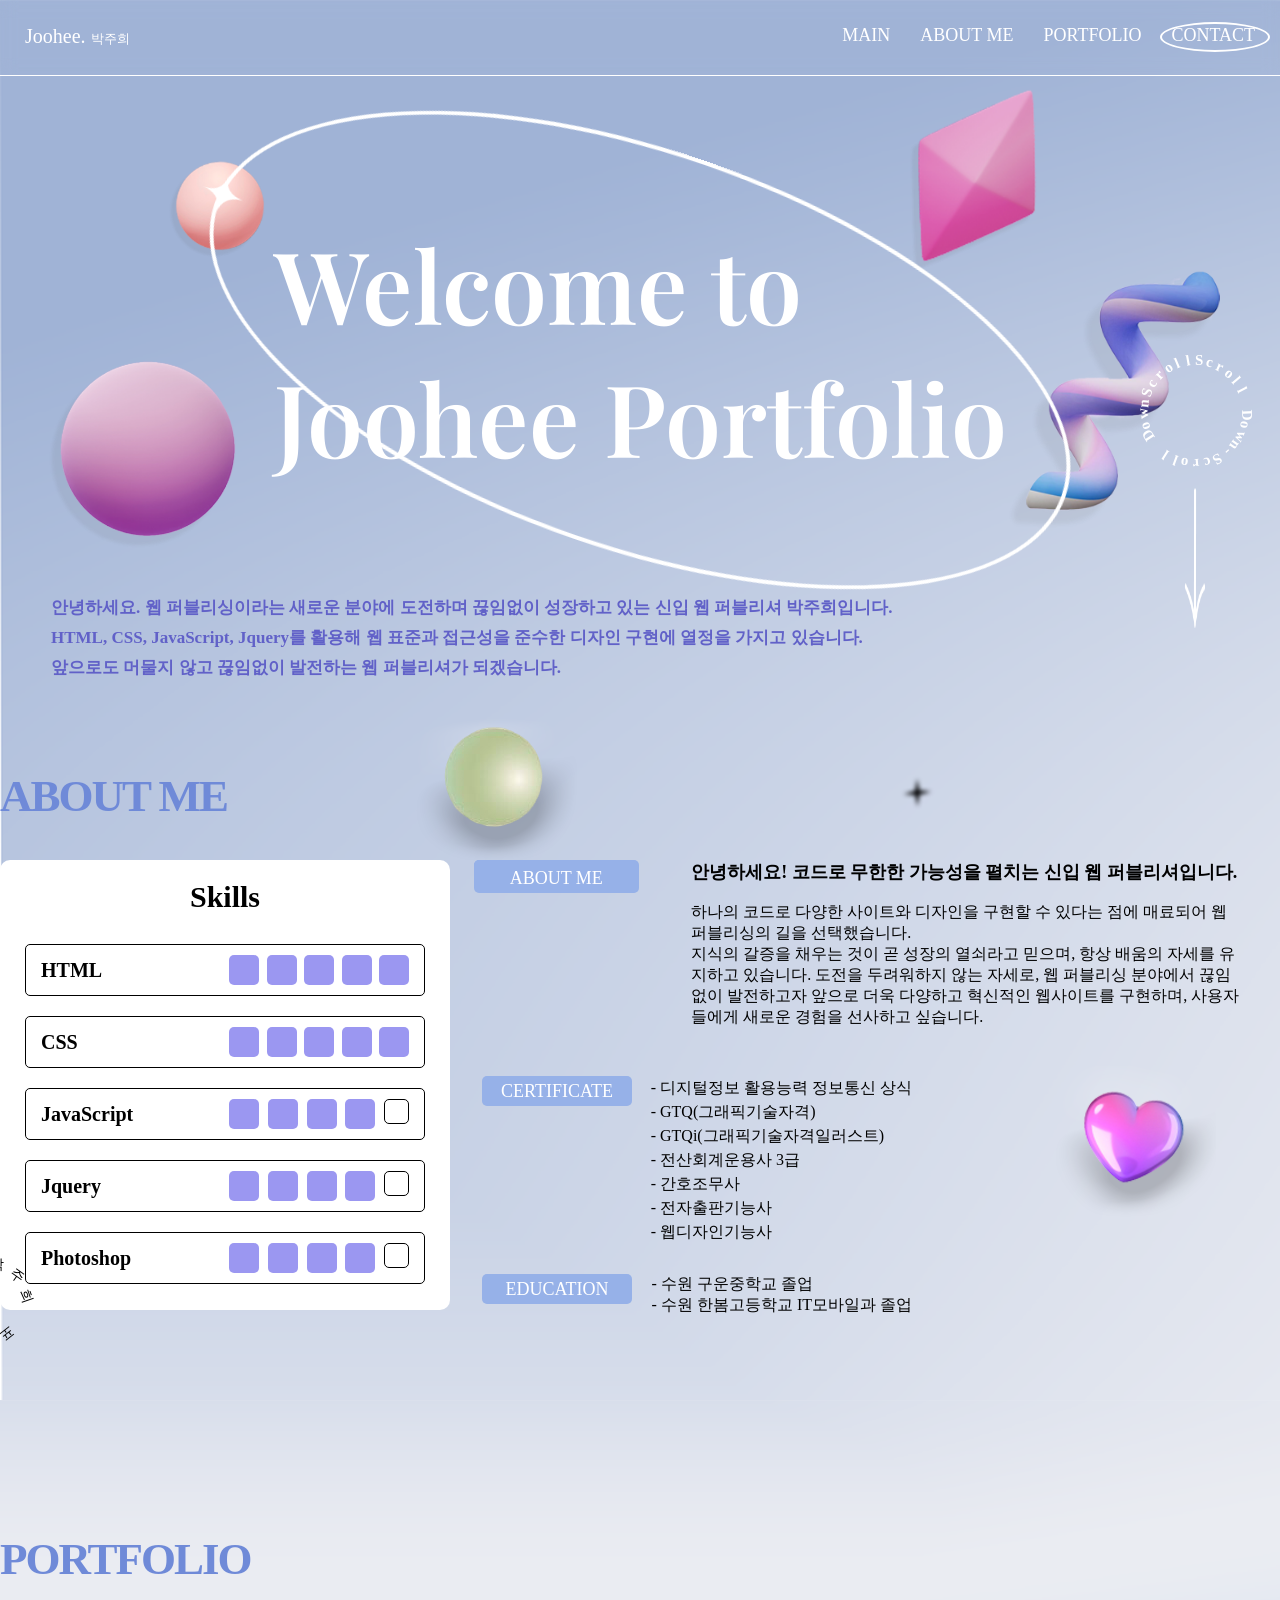
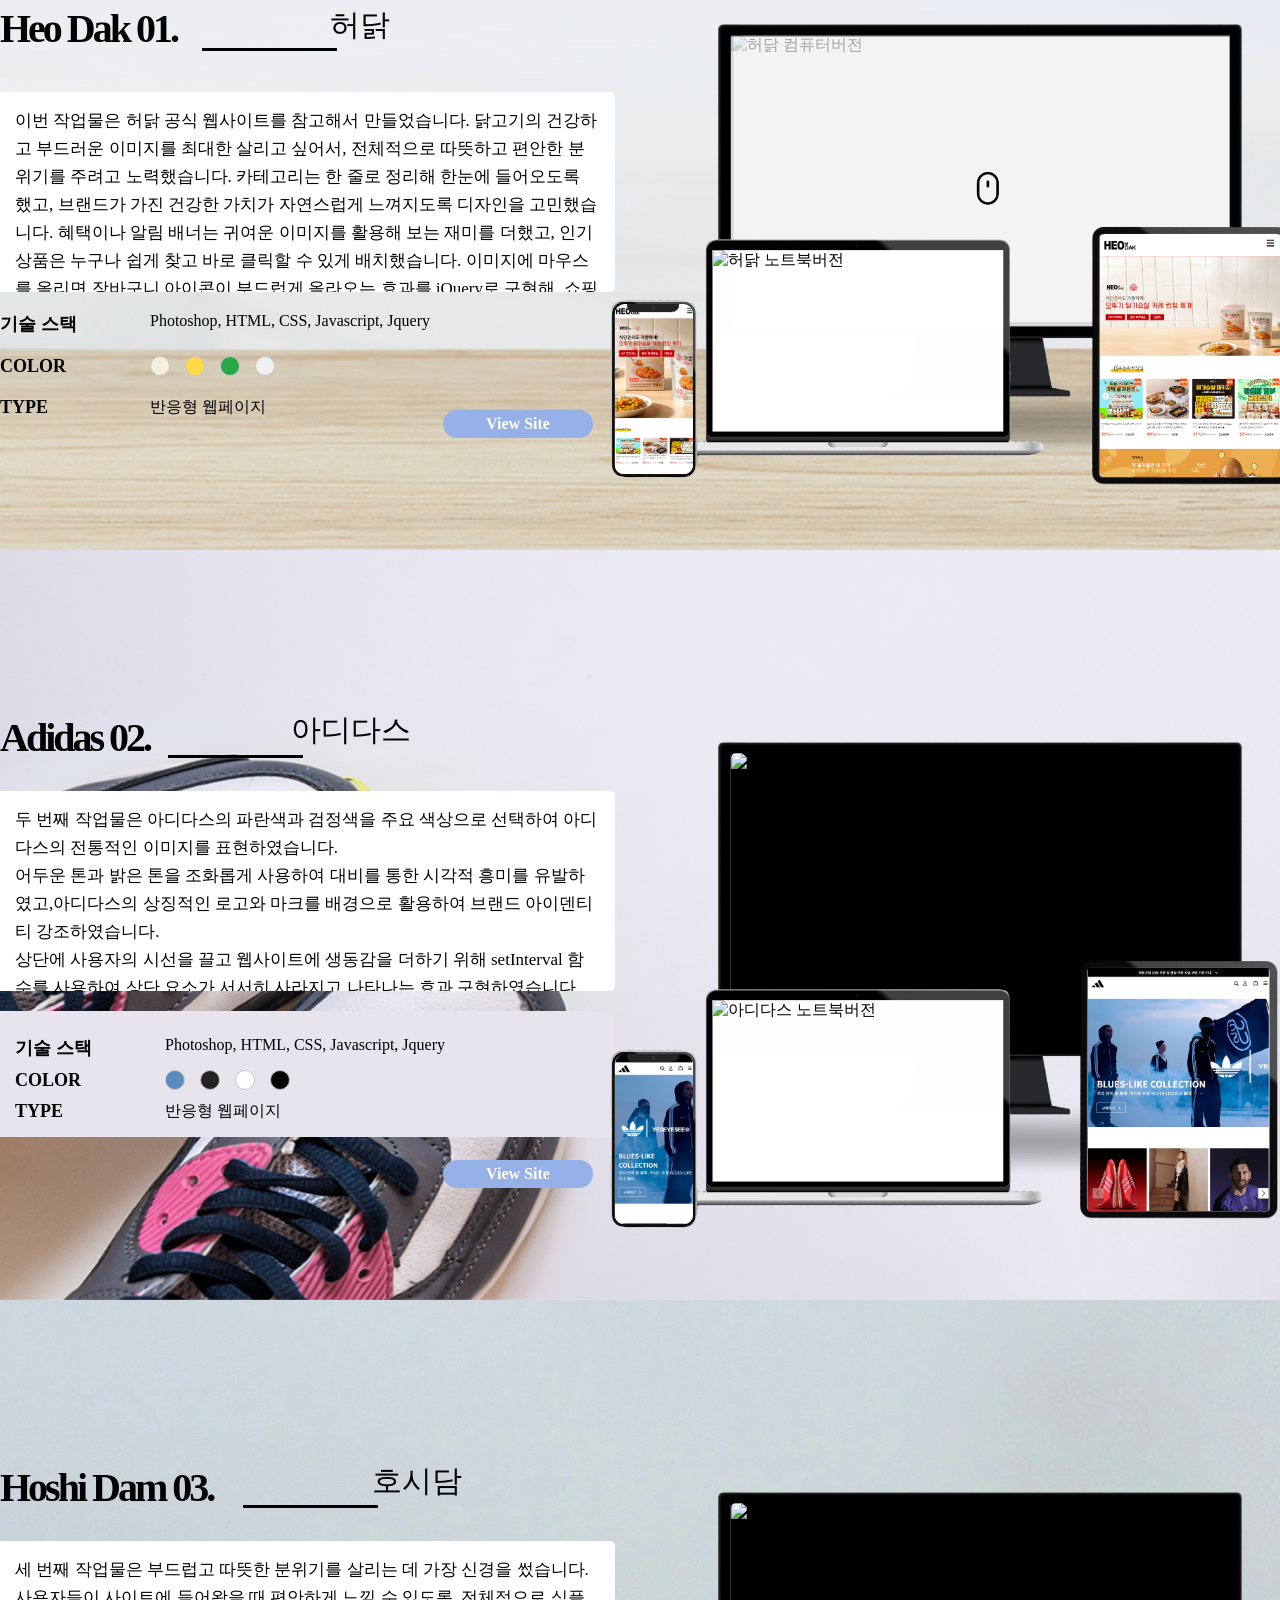
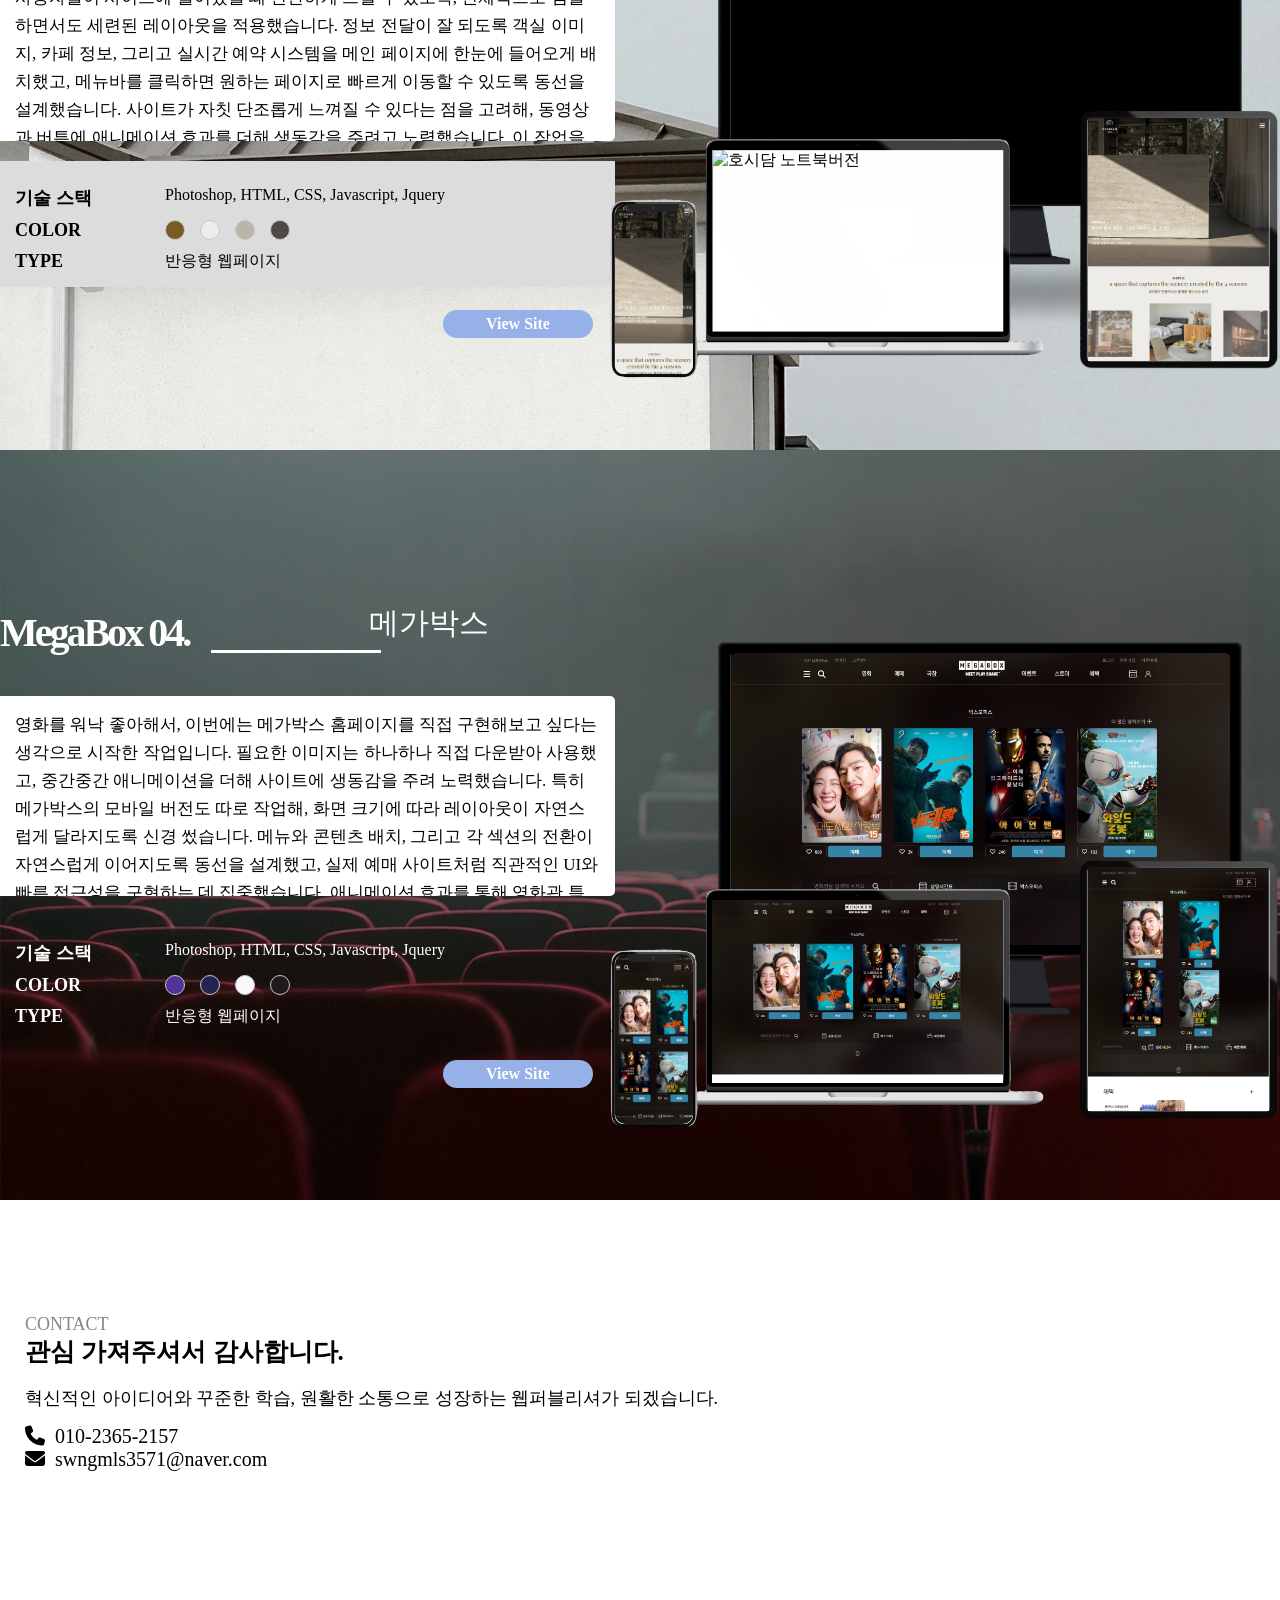
==== poplhome.html @ 0550146e "웹퍼블리싱 포트폴리오 업로드" ====
<!DOCTYPE html>
<html lang="ko">
<head>
    <meta charset="UTF-8">
    <meta name="viewport" content="width=device-width, initial-scale=1.0">
    <link rel="stylesheet" href="https://cdn.jsdelivr.net/npm/fullpage.js/dist/fullpage.min.css">
    <!-- 폰트어썸 -->
    <link rel="stylesheet" href="https://cdnjs.cloudflare.com/ajax/libs/font-awesome/6.6.0/css/all.min.css" integrity="sha512-Kc323vGBEqzTmouAECnVceyQqyqdsSiqLQISBL29aUW4U/M7pSPA/gEUZQqv1cwx4OnYxTxve5UMg5GT6L4JJg==" crossorigin="anonymous" referrerpolicy="no-referrer" />

    <!-- 구글폰트 -->
    <link rel="preconnect" href="https://fonts.googleapis.com">
    <link rel="preconnect" href="https://fonts.gstatic.com" crossorigin>
    <link href="https://fonts.googleapis.com/css2?family=Playfair+Display:ital,wght@0,400..900;1,400..900&display=swap" rel="stylesheet">

    <link rel="preconnect" href="https://fonts.googleapis.com">
    <link rel="preconnect" href="https://fonts.gstatic.com" crossorigin>
    <link href="https://fonts.googleapis.com/css2?family=Gothic+A1:wght@100;200;300;400;500;600;700;800;900&display=swap" rel="stylesheet">

    <link rel="preconnect" href="https://fonts.googleapis.com">
    <link rel="preconnect" href="https://fonts.gstatic.com" crossorigin>
    <link href="https://fonts.googleapis.com/css2?family=Nanum+Gothic:wght@400;700;800&display=swap" rel="stylesheet">

    <link rel="preconnect" href="https://fonts.googleapis.com">
    <link rel="preconnect" href="https://fonts.gstatic.com" crossorigin>
    <link href="https://fonts.googleapis.com/css2?family=Montserrat:ital,wght@0,100..900;1,100..900&display=swap" rel="stylesheet">

    <link rel="preconnect" href="https://fonts.googleapis.com">
    <link rel="preconnect" href="https://fonts.gstatic.com" crossorigin>
    <link href="https://fonts.googleapis.com/css2?family=IBM+Plex+Sans+KR&family=Roboto+Condensed:ital,wght@0,100..900;1,100..900&display=swap" rel="stylesheet">

    <link rel="preconnect" href="https://fonts.googleapis.com">
    <link rel="preconnect" href="https://fonts.gstatic.com" crossorigin>
    <link href="https://fonts.googleapis.com/css2?family=Gothic+A1&family=IBM+Plex+Sans+KR&family=Roboto+Condensed:ital,wght@0,100..900;1,100..900&display=swap" rel="stylesheet">
    
    <link href="https://unpkg.com/aos@2.3.1/dist/aos.css" rel="stylesheet">
    <link rel="stylesheet" href="./css/home.css">
    <title>자기소개홈페이지</title>
</head>
<body>
    <script src="https://unpkg.com/aos@2.3.1/dist/aos.js"></script>
    <script src="https://cdn.jsdelivr.net/npm/fullpage.js/dist/fullpage.min.js"></script>
    <script src="./js/jquery-3.7.1.min.js"></script>





    <div id="wrap">
        <nav>
            <div class="top_bg">
                <div class="top">
                    <p>Joohee. <span>박주희</span></p>
                    <div class="ulli">
                        <ul class="ulmom">
                            <li><a href="#MAIN" class="li1">MAIN</a></li>
                            <li><a href="#ABOUT" class="li2">ABOUT ME</a></li>
                            <li><a href="#PORTFOLIO" class="li3">PORTFOLIO</a></li>
                        </ul>
                        <a href="mailto:swngmls3571@naver.com">CONTACT</a>
                        <div class="ago"></div>
                    </div>
                </div>
            </div>
        </nav>
        <div id="content">
            <section id="MAIN">
                <div class="se1">
                    <div class="topimg">
                        <img src="./img/12-topimg4.png" alt="메인 이미지" class="img12-4">
                        <img src="./img/12-topimg3.png" alt="메인 이미지" class="img12-3">
                        <img src="./img/12-topimg2.png" alt="메인이미지" class="img12-2">
                        <img src="./img/12-topimg.png" alt="메인 이미지" class="img12-1">
                    </div>
                    <div class="font">
                        <h1 data-aos="fade-up" data-aos-duration="2000">
                            Welcome to <br> Joohee Portfolio
                        </h1>
                        <div class="sparkler-container">
                            <svg width="900" height="400" viewBox="0 0 900 400">
                                <path id="motionPath" d="M0,0 a450,200 0 1,0 900,0 a450,200 0 1,0 -900,0" fill="none" stroke="transparent"/>
                            </svg>
                            <img src="./img/무게.png" alt="" class="sparkler">
                        </div>
                    </div>
                    <div class="font2">
                        <p>
                            안녕하세요. 웹 퍼블리싱이라는 새로운 분야에 도전하며 끊임없이 성장하고 있는 신입 웹 퍼블리셔 박주희입니다. <br>  HTML, CSS, JavaScript, Jquery를 활용해 웹 표준과 접근성을 준수한 디자인 구현에 열정을 가지고 있습니다. <br>앞으로도 머물지 않고 끊임없이 발전하는 웹 퍼블리셔가 되겠습니다.
                        </p>
                    </div>
                    <div class="arrsc">
                        <div class="text">
                            <p id="rotated">Scroll Down-Scroll DownScroll</p>
                        </div>
                        <img src="./img/arrow.png" alt="화살표" class="arr">
                    </div>
                </div>
            </section>
            <section id="ABOUT">
                <div class="se2">
                    <h1>ABOUT ME</h1>
                    <div>
                        <div class="se2img">
                            <img src="./img/se2img-3.png" alt="원형" class="se2imgtop">
                            <img src="./img/se2img-4.png" alt="하트" class="se2imgtop2">
                            <img src="./img/star2.png" alt="별" class="se2imgtop3">
                            <img src="./img/star2.png" alt="별" class="se2imgtop4">
                        </div>
                        <div class="se2img-box1">
                            <div class="se2-font1">
                                <div class="h1box"><p>CERTIFICATE</p></div>
                                <ol>
                                    <li>
                                        디지털정보 활용능력 정보통신 상식
                                    </li>
                                    <li>
                                        GTQ(그래픽기술자격)
                                    </li>
                                    <li>
                                        GTQi(그래픽기술자격일러스트)
                                    </li>
                                    <li>
                                        전산회계운용사 3급
                                    </li>
                                    <li>
                                        간호조무사
                                    </li>
                                    <li>
                                        전자출판기능사
                                    </li>
                                    <li>
                                        웹디자인기능사
                                    </li>
                                </ol>
                            </div>
                            <div class="se2-font1-1">
                                <div class="h1box"><p>EDUCATION</p></div>
                                <ol>
                                    <li>
                                        수원 구운중학교 졸업
                                    </li>
                                    <li>
                                        수원 한봄고등학교 IT모바일과 졸업
                                    </li>
                                </ol>
                            </div>
                        </div>
                        <div class="se2img-box2">
                            <div class="se2-font2">
                                <div class="h1box"><p>ABOUT ME</p></div>
                                <p>
                                    <span>안녕하세요!
                                    코드로 무한한 가능성을 펼치는 신입 웹 퍼블리셔입니다.</span> <br>
                                    <br>
                                    하나의 코드로 다양한 사이트와 디자인을 구현할 수 있다는 점에 매료되어
                                    웹 퍼블리싱의 길을 선택했습니다. <br> 지식의 갈증을 채우는 것이 곧 성장의 열쇠라고 믿으며, 항상 배움의 
                                    자세를 유지하고 있습니다. 도전을 두려워하지 않는 자세로, 웹 퍼블리싱 분야에서 
                                    끊임없이 발전하고자 앞으로 더욱 다양하고 혁신적인 웹사이트를 구현하며, 사용자들에게 새로운 경험을 선사하고 싶습니다.
                                </p>
                            </div>
                        </div>
                        
                        <div class="skills">
                            <h1>Skills</h1>
                            <div class="html-skills">
                                <p>HTML</p>
                                <div class="ht-sk">
                                    <div></div>
                                    <div></div>
                                    <div></div>
                                    <div></div>
                                    <div></div>
                                </div>
                            </div>
                            <div class="html-skills">
                                <p>CSS</p>
                                <div class="ht-sk">
                                    <div></div>
                                    <div></div>
                                    <div></div>
                                    <div></div>
                                    <div></div>
                                </div>
                            </div>
                            <div class="html-skills">
                                <p>JavaScript</p>
                                <div class="ht-sk">
                                    <div></div>
                                    <div></div>
                                    <div></div>
                                    <div></div>
                                    <div class="skbox"></div>
                                </div>
                            </div>
                            <div class="html-skills">
                                <p>Jquery</p>
                                <div class="ht-sk">
                                    <div></div>
                                    <div></div>
                                    <div></div>
                                    <div></div>
                                    <div class="skbox"></div>
                                </div>
                            </div>
                            <div class="html-skills">
                                <p>Photoshop</p>
                                <div class="ht-sk">
                                    <div></div>
                                    <div></div>
                                    <div></div>
                                    <div></div>
                                    <div class="skbox"></div>
                                </div>
                            </div>
                        </div>
                    </div>
                    <div class="gmom-box">
                        <div class="gmom">
                            <div class="go2">
                                <p>박주희 포트폴리오</p>
                            </div>
                        </div>
                    </div>
                </div>
            </section>
            <section id="PORTFOLIO">
                <div class="popl1_bg">
                    <div class="poplbg">
                        <div class="view_font">
                        
                            <h1>PORTFOLIO</h1>
                            <div class="title">
                                <h1>Heo Dak 01.</h1><div class="boxline"></div><p>허닭</p>
                            </div>
                            <div class="fontbox2">
                                <p>
                                    이번 작업물은 허닭 공식 웹사이트를 참고해서 만들었습니다.
                                    닭고기의 건강하고 부드러운 이미지를 최대한 살리고 싶어서, 전체적으로 따뜻하고 편안한 분위기를 주려고 노력했습니다.
                                    카테고리는 한 줄로 정리해 한눈에 들어오도록 했고, 브랜드가 가진 건강한 가치가 자연스럽게 느껴지도록 디자인을 고민했습니다.
                                    혜택이나 알림 배너는 귀여운 이미지를 활용해 보는 재미를 더했고, 인기 상품은 누구나 쉽게 찾고 바로 클릭할 수 있게 배치했습니다.
                                    이미지에 마우스를 올리면 장바구니 아이콘이 부드럽게 올라오는 효과를 jQuery로 구현해, 쇼핑 과정이 조금 더 즐겁게 느껴지도록 신경 썼습니다.
                                    사이트가 느려지거나 오류가 생기지 않도록 여러 번 테스트하면서 안정성도 꼼꼼히 챙겼고,
                                    a 태그 클릭 시에는 호버 효과가 겹치지 않도록 세심하게 이벤트 처리를 했습니다.
                                    HTML5와 CSS3, 미디어쿼리를 활용해 어떤 기기에서든 잘 보이도록 반응형으로 만들었고,
                                    이 과정을 통해 실제 서비스 사이트를 벤치마킹하며 기획부터 퍼블리싱까지 직접 경험할 수 있었습니다.
                                </p>
                            </div>
                            <div class="fontbox3">
                                <div>
                                    <div class="frist1">기술 스택</div>
                                    <p>Photoshop, HTML, CSS, Javascript, Jquery</p>
                                </div>
                                <div>
                                    <div class="frist1">COLOR</div>
                                    <div class="font_go go1"></div>
                                    <div class="font_go go2"></div>
                                    <div class="font_go go3"></div>
                                    <div class="font_go go4"></div>
                                </div>
                                <div>
                                    <div class="frist1">TYPE</div>
                                    <p>반응형 웹페이지</p>
                                </div>
                            </div>
                            <a href="http://swngmls1227.dothome.co.kr/popl11/popl22.html" target="_blank">View Site</a>
                        </div> 
                        <div class="view">
                            <img src="./img/free-icon-mouse-8005565.png" alt="마우스" class="hoverbtn">
                            <div class="viewimg1">
                                <img src="./img/poplpnt-1.png" alt="컴퓨터 이미지" class="viewmom1">
                                <div>
                                    <img src="./img/viewimg1-1.png" alt="허닭 컴퓨터버전" class="view1_1">
                                </div>
                            </div>
                            <div class="viewimg2">
                                <img src="./img/poplpnt-2.png" alt="테블릿 이미지" class="viewmom2">
                                <div>
                                    <img src="./img/viewimg1-2.png" alt="허닭 테블릿 버전" class="view1_2">
                                </div>
                            </div>
                            <div class="viewimg3">
                                <img src="./img/poplpnt-3.png" alt="노트북과폰 이미지" class="viewmom3">
                                <div class="viewbox1">
                                    <img src="./img/viewimg1-1.png" alt="허닭 노트북버전" class="view1_3">
                                </div>
                                <div class="viewbox2">
                                    <img src="./img/punt-top.png" alt="" class="view_top">
                                    <img src="./img/viewimg1-3.png" alt="허닭 폰버전" class="view1_4">
                                </div>
                            </div>
                        </div> 
                    </div>
                </div>
                <div class="popl2_bg">
                    <div class="popl2">
                        <div class="view_font2">
                            <div class="title">
                                <h1>Adidas 02.</h1><div class="boxline"></div><p>아디다스</p>
                            </div>
                            <div class="fontbox2">
                                <p> 
                                    두 번째 작업물은 아디다스의 파란색과 검정색을 주요 색상으로 선택하여 아디다스의 전통적인 이미지를 표현하였습니다. <br> 어두운 톤과 밝은 톤을 조화롭게 사용하여 대비를 통한 시각적 흥미를 유발하였고,아디다스의 상징적인 로고와 마크를 배경으로 활용하여 브랜드 아이덴티티 강조하였습니다. <br>
                                    상단에 사용자의 시선을 끌고 웹사이트에 생동감을 더하기 위해 setInterval 함수를 사용하여 상단 요소가 서서히 사라지고 나타나는 효과 구현하였습니다.
                                    기존 아디다스 홈페이지의 불편사항을 개선하기 위해 'Top' 버튼 추가하였고,
                                    jQuery를 활용하여 스크롤에 따라 변화하는 배경색 구현하였습니다. <br>거기에 스크롤 할때 'Top'버튼을 밝은 배경에서는 어두운 색상으로, 어두운 배경에서는 밝은 색상으로 전환되어 가독성 향상시켰습니다.
                                </p>
                            </div>
                            <div class="fontbox3-22">
                                <div>
                                    <div class="frist1">기술 스택</div>
                                    <p>Photoshop, HTML, CSS, Javascript, Jquery</p>
                                </div>
                                <div>
                                    <div class="frist1">COLOR</div>
                                    <div class="font_go go1"></div>
                                    <div class="font_go go2"></div>
                                    <div class="font_go go3"></div>
                                    <div class="font_go go4"></div>
                                </div>
                                <div>
                                    <div class="frist1">TYPE</div>
                                    <p>반응형 웹페이지</p>
                                </div>
                            </div>
                            <a href="http://swngmls1227.dothome.co.kr/popl22/popl33.html" target="_blank">View Site</a>
                        </div> 
                        <div class="view2">
                            <div class="viewimg2-1">
                                <img src="./img/poplpnt-1.png" alt="컴퓨터 이미지" class="viewmom1">
                                <div class="viewforst">
                                    <img src="./img/popl22.png" alt="아디다스 컴퓨터버전" class="view2_1">
                                </div>
                            </div>
                            <div class="viewimg2-2">
                                <img src="./img/poplpnt-2.png" alt="테블릿 이미지" class="viewmom2">
                                <div>
                                    <img src="./img/popl22table.png" alt="아디다스 테블릿버전" class="view2_2">
                                </div>
                            </div>
                            <div class="viewimg2-3">
                                <img src="./img/poplpnt-3.png" alt="노트북과폰 이미지" class="viewmom3">
                                <div class="viewbox1">
                                    <img src="./img/popl22.png" alt="아디다스 노트북버전" class="view2_3">
                                </div>
                                <div class="viewbox2">
                                    <img src="./img/punt-top.png" alt="" class="view_top">
                                    <img src="./img/popl22mo.png" alt="" class="view2_4">
                                </div>
                            </div>
                        </div> 
                    </div>
                </div>
                <div class="popl3_bg">
                    <div class="popl3">
                        <div class="view_font3">
                            <div class="title">
                                <h1>Hoshi Dam 03.</h1><div class="boxline"></div><p>호시담</p>
                            </div>
                            <div class="fontbox3-1">
                                <p>
                                    세 번째 작업물은 부드럽고 따뜻한 분위기를 살리는 데 가장 신경을 썼습니다.
                                    사용자들이 사이트에 들어왔을 때 편안하게 느낄 수 있도록, 전체적으로 심플하면서도 세련된 레이아웃을 적용했습니다.
                                    정보 전달이 잘 되도록 객실 이미지, 카페 정보, 그리고 실시간 예약 시스템을 메인 페이지에 한눈에 들어오게 배치했고,
                                    메뉴바를 클릭하면 원하는 페이지로 빠르게 이동할 수 있도록 동선을 설계했습니다.
                                    사이트가 자칫 단조롭게 느껴질 수 있다는 점을 고려해,
                                    동영상과 버튼에 애니메이션 효과를 더해 생동감을 주려고 노력했습니다.
                                    이 작업을 통해 디자인과 기능의 조화를 고민하게 되었고,
                                    사용자 경험을 한층 더 고려하는 습관을 기를 수 있었습니다.
                                </p>
                            </div>
                            <div class="fontbox3-2">
                                <div>
                                    <div class="frist1">기술 스택</div>
                                    <p>Photoshop, HTML, CSS, Javascript, Jquery</p>
                                </div>
                                <div>
                                    <div class="frist1">COLOR</div>
                                    <div class="font_go go1"></div>
                                    <div class="font_go go2"></div>
                                    <div class="font_go go3"></div>
                                    <div class="font_go go4"></div>
                                </div>
                                <div>
                                    <div class="frist1">TYPE</div>
                                    <p>반응형 웹페이지</p>
                                </div>
                            </div>
                            <a href="http://swngmls1227.dothome.co.kr/popl33/index.html" target="_blank">View Site</a>
                        </div> 
                        <div class="view2">
                            <div class="viewimg2-1">
                                <img src="./img/poplpnt-1.png" alt="컴퓨터 이미지" class="viewmom1">
                                <div>
                                    <img src="./img/viewimg3-1.png" alt="호시담 컴퓨터버전" class="view2_1">
                                </div>
                            </div>
                            <div class="viewimg2-2">
                                <img src="./img/poplpnt-2.png" alt="테블릿 이미지" class="viewmom2">
                                <div>
                                    <img src="./img/viewimg3-2.png" alt="호시담 테블릿버전" class="view2_2">
                                </div>
                            </div>
                            <div class="viewimg2-3">
                                <img src="./img/poplpnt-3.png" alt="노트북과폰 이미지" class="viewmom3">
                                <div class="viewbox1">
                                    <img src="./img/viewimg3-1.png" alt="호시담 노트북버전" class="view2_3">
                                </div>
                                <div class="viewbox2">
                                    <img src="./img/punt-top.png" alt="폰탑" class="view_top">
                                    <img src="./img/viewimg3-3.png" alt="호시담 폰버전" class="view2_4">
                                </div>
                            </div>
                        </div> 
                    </div>
                </div>
                <div class="popl4_bg">
                    <div class="popl4">
                        <div class="view_font4">
                            <div class="title">
                                <h1>MegaBox 04.</h1><div class="boxline"></div><p>메가박스</p>
                            </div>
                            <div class="fontbox4-1">
                                <p>
                                    영화를 워낙 좋아해서, 이번에는 메가박스 홈페이지를 직접 구현해보고 싶다는 생각으로 시작한 작업입니다.
                                    필요한 이미지는 하나하나 직접 다운받아 사용했고, 중간중간 애니메이션을 더해 사이트에 생동감을 주려 노력했습니다.
                                    특히 메가박스의 모바일 버전도 따로 작업해, 화면 크기에 따라 레이아웃이 자연스럽게 달라지도록 신경 썼습니다.
                                    메뉴와 콘텐츠 배치, 그리고 각 섹션의 전환이 자연스럽게 이어지도록 동선을 설계했고,
                                    실제 예매 사이트처럼 직관적인 UI와 빠른 접근성을 구현하는 데 집중했습니다.
                                    애니메이션 효과를 통해 영화관 특유의 활기와 즐거움을 표현하고자 했고,
                                    모바일 환경에서도 불편함 없이 사용할 수 있도록 여러 기기에서 직접 테스트하며 완성도를 높였습니다.
                                    이 작업을 통해 영화 사이트 특유의 분위기를 디자인에 녹여내는 경험을 할 수 있었고,
                                    반응형 웹 구현과 동적 효과 적용에도 자신감을 얻게 되었습니다.
                                </p>
                            </div>
                            <div class="fontbox4-2">
                                <div>
                                    <div class="frist1">기술 스택</div>
                                    <p>Photoshop, HTML, CSS, Javascript, Jquery</p>
                                </div>
                                <div>
                                    <div class="frist1">COLOR</div>
                                    <div class="font_go go1"></div>
                                    <div class="font_go go2"></div>
                                    <div class="font_go go3"></div>
                                    <div class="font_go go4"></div>
                                </div>
                                <div>
                                    <div class="frist1">TYPE</div>
                                    <p>반응형 웹페이지</p>
                                </div>
                            </div>
                            <a href="http://swngmls1227.dothome.co.kr/popl44/popl44.html" target="_blank">View Site</a>
                        </div> 
                        <div class="view2">
                            <div class="viewimg2-1">
                                <img src="./img/poplpnt-1.png" alt="컴퓨터 이미지" class="viewmom1">
                                <div>
                                    <img src="./img/viewimg4-1.png" alt="메가박스 컴퓨터버전" class="view2_1">
                                </div>
                            </div>
                            <div class="viewimg2-2">
                                <img src="./img/poplpnt-2.png" alt="테블릿 이미지" class="viewmom2">
                                <div>
                                    <img src="./img/viewimg4-2.png" alt="메가박스 테블릿버전" class="view2_2">
                                </div>
                            </div>
                            <div class="viewimg2-3">
                                <img src="./img/poplpnt-3.png" alt="노트북과폰 이미지" class="viewmom3">
                                <div class="viewbox1">
                                    <img src="./img/viewimg4-1.png" alt="메가박스 노트북버전" class="view2_3">
                                </div>
                                <div class="viewbox2">
                                    <img src="./img/punt-top.png" alt="메가박스 카메라" class="view_top">
                                    <img src="./img/viewimg4-3.png" alt="메가박스 폰버전" class="view2_4">
                                </div>
                            </div>
                        </div> 
                    </div>
                </div>
    
            </section>
        </div>
        <footer>
            <div class="footer-left">
                <div class="footer-font">
                    <p class="footer-font-p">CONTACT</p>
                    <h2>관심 가져주셔서 감사합니다. </h2><br>
                    <p>혁신적인 아이디어와 꾸준한 학습, 원활한 소통으로 성장하는 웹퍼블리셔가 되겠습니다.
                    </p>
                </div>
                <div class="imgbox-font">
                    <i class="fa-solid fa-phone"></i><a href="tel:010-2365-2157">010-2365-2157</a><br>
                    <i class="fa-solid fa-envelope"></i><a href="mailto:swngmls3571@naver.com">swngmls3571@naver.com</a>
                </div>
            </div>
        </footer>
        <a id="top_btn">TOP</a>
    </div>
    

    <script>



        // top 클리시 위로 올라옴
        $(window).scroll(function(){
            if( $(this).scrollTop() > 100 ) {
                $('#top_btn').css('opacity','1');
                $('#top_btn').addClass('on');
            }
            else {
                $('#top_btn').css('opacity','0');
                $('#top_btn').removeClass('on');
            }
        });
        $('#top_btn').click(function(){
            window.scrollTo({top : 0, behavior: 'smooth'});
        })

        // Scroll Down 원형
        const text = document.querySelector('.text');
        text.innerHTML = text.innerText.split('').map((char, i) => `<span style="transform:rotate(${i * 12.5}deg)">${char}</span>`).join('');

        
        // 스크롤할 때 원형이 움직임
        $(window).scroll(function(){
            var offset = $(window).scrollTop();
            offset = offset * 0.4;
            $('.text').css({
                "-moz-transform" : "rotate(" + offset + "deg)",
                "-webkit-transform" : "rotate("+ offset + "deg)",
                "-o-transform" : "rotate("+ offset + "deg)",
                "-ms-transform" : "rotate("+ offset + "deg)",
                "transform" : "rotate("+ offset + "deg)",

            });
        });

        $('.viewimg1>div').mouseenter(function(){
            $('.hoverbtn').css('display','none');
        })
        $('.viewimg1>div').mouseleave(function(){
            $('.hoverbtn').css('display','block');
        })
        


        // 자기소개 보러가기 원형
        const text2 = document.querySelector('.go2 p');
        text2.innerHTML = text2.innerText.split('').map((char, i) => `<span style="transform:rotate(${i * 35.5}deg)">${char}</span>`).join('');

        
        // 화면스크롤할 때 메뉴바 색
        $(window).scroll(function(){
            var window20 = $(this).scrollTop();
            if((window20 >= 580 && window20 <= 3500)){
                $('.top').css('color','#000000');
                $('.ago').css('border','2px solid #000000');
                $('.top>p').css('color','#000000');
            }else {
                $('.top').css('color','#ffffff');
                $('.ago').css('border','2px solid #ffffff');
                $('.top>p').css('color','#ffffff');
            }
        })


    </script>

    <script>
        $('.ulli>a').mouseenter(function(){
            $('.ago').css('animation','icon 1s infinite alternate');
        })
        $('.ulli>a').mouseleave(function(){
            $('.ago').css('animation','none');
        })
        
        AOS.init();

    </script>
</body>
</html>
---- css/home.css ----
* {
    margin: 0;
    padding: 0;
    box-sizing: border-box;
    font-family: 'Pretendard-Regular';
}
@font-face {
    font-family: 'Pretendard-Regular';
    src: url('https://fastly.jsdelivr.net/gh/Project-Noonnu/noonfonts_2107@1.1/Pretendard-Regular.woff') format('woff');
    font-weight: 400;
    font-style: normal;
}
a {
    text-decoration: none;
    color: inherit;
}
#wrap {
    margin: 0 auto;
    width: 1920px;
    overflow: hidden;
    max-width: 100%;
}
.main {
    position: fixed;
    top: 0;
    left: 0;
    width: 100%;
    height: 100%;
    background-color: #202020;
    z-index: 500000;
    display: flex;
    flex-direction: column;
    justify-content: center;
    align-items: center;
    word-spacing: 2px;
    animation: wind 5s linear forwards;
}
.main h1 {
    color: #ffffff;
    font-size: 35px;
    display: inline-block;
    animation: windfont 5s linear forwards;
}
.rev,.rev2 {
    overflow: hidden;
}
.rev h1 {
    animation: reveal 2s cubic-bezier(0.77, 0, 0.175, 1) forwards;
}
.rev2 h1 {
    animation: reveal 3s cubic-bezier(0.77, 0, 0.175, 1) forwards;
}

.main .rev2 {
    padding-left: 5em;
}
@keyframes reveal {
    0% {
        transform: translateY(100%);
    }
    100% {
        transform: translateY(0);
    }
}
@keyframes wind {
    0% {
        opacity: 1;
    }
    50% {
        opacity: 1;
    }
    100% {
        opacity: 0;
        display: none;
    }
}
@keyframes windfont {
    0% {
        display: inline-block;
    }
    100% {
        display: none;
    }
}
.main h1>span {
    padding-left: 20px;
}
#MAIN {
    background-image: url('../img/bgb1.png');
    background-repeat: no-repeat;
    display: flex;
    justify-content: center;
    align-items: center;
}
.se1 {
    width: 1280px;
    height: 700px;
    position: relative;
}
.topimg {
    position: relative;
}
.topimg .img12-1 {
    position: absolute;
    right: 1em;
    top: 13em;
    width: 300px;
    animation: topimg 2s infinite alternate;
}
.topimg .img12-2 {
    position: absolute;
    right: 14em;
    top: 5em;
    width:150px;
    animation: topimg 2s infinite alternate;
}
.topimg .img12-3 {
    position: absolute;
    left: 3em;
    top: 20em;
    width:200px;
    animation: topimg 2s infinite alternate;
}
.topimg .img12-4 {
    position: absolute;
    left: 10em;
    top: 8em;
    width: 120px;
    animation: topimg 2s infinite alternate;
}
@keyframes topimg {
    0% {
        transform: translateY(0);
    }
    100% {
        transform: translateY(-20px);
    }
}
nav {
    position: fixed;
    top: 0;
    left: 0;
    right: 0;
    max-width: 100%;
    z-index: 80000;
    display: flex;
    justify-content: center;
    align-items: center;
    border-bottom: 0.5px solid #ffffff;
    z-index: 5000;
    backdrop-filter: blur(8px);
}
.top_bg {
    width: 1280px;
    position: relative;
}
.top {
    padding:  25px;
    font-size: 18px;
    display: flex;
    justify-content: space-between;
    z-index: 5000;
    color: #ffffff;
    cursor: pointer;
}
.top>p {
    font-weight: 500;
    font-size: 20px;
}
.top>p>span {
    font-size: 13px;
}
.top .ulli {
    display: flex;
}
.top ul {
    list-style: none;
    display: flex;
}
.top ul li {
    padding-right: 30px;
}
.top a,p {
    font-family: 'Pretendard-Regular';
    z-index: 500;
    position: relative;
}
.ago {
    width: 110px;
    height: 30px;
    border-radius: 50%;
    border: 2px solid #ffffff;
    position: absolute;
    top: 22px;
    right: 10px;
}
@keyframes icon{
    0%{transform: rotate(-10deg);}
    100%{transform: rotate(10deg);}
}

.ulmom a::after { 
    display: block;
    width: 100%;
    content: '';
    border-bottom: 4px solid #ffffff;
    transform: scaleX(0);
    transition: transform 250ms ease-in-out;
    transform-origin: 0%;
}
.ulmom a:hover::after {
    transform: scaleX(1);
    transform-origin: 0% 50%;
}
.ulmom a:hover {
    color: #000000;
}


.font {
    margin: 0 auto;
    width: 100%;
    height: 100%;
    display: flex;
    justify-content: center;
    align-items: center;
    flex-direction: column;
    z-index: 5000;
}
.font h1 {
    font-size: 100px;
    font-family: "Playfair Display", serif;
    font-optical-sizing: auto;
    font-weight: 600;
    font-style: normal;
    color: #ffffff;
}
.font2 p {
    z-index: 500;
    font-size: 17px;
    line-height: 30px;
    font-family: 'Pretendard-Regular';
    font-weight: 600;
    position: absolute;
    bottom: 1em;
    left: 3em;
    color: #6161c8;
    z-index: 50000;
}

.sparkler-container {
    position: absolute;
    width: 900px;
    height: 400px;
    border: 4px solid #ffffff;
    border-radius: 50%;
    transform: rotate(19deg);
}

.sparkler {
    position: absolute;
    top: 11.5em;
    left: 0em;
    width: 50px;
    height: 50px;
    offset-path: path('M0,0 a450,200 0 1,0 900,0 a450,200 0 1,0 -900,0');
    offset-rotate: 0deg;
    animation: move 10s linear infinite;
}

@keyframes move {
    0% {
        offset-distance: 0%;
    }
    100% {
        offset-distance: 100%;
    }
}


.arrsc {
    width: 130px;
    height: 300px;
    position: absolute;
    right: 20px;
    bottom: 2em;
    display: flex;
    justify-content: center;
}
.text {
    width: 100px;
    height: 100px;
    border-radius: 50%;
    position: relative;
    bottom: 1em;
    text-align: center;
    color: #ffffff;
}
.text span{
    position: absolute;
    left: 50%;
    font-size: 15px;
    font-weight: bold;
    transform-origin: 0 60px;
}

.arrmom {
    width: 100px;
    height: 100px;
    border-radius: 50%;
    display: flex;
    justify-content: center;
    align-items: center;
}
.arr {
    position: absolute;
    width: 180px;
    height: 30px;
    bottom: 6em;
    transform: rotate(90deg);
}
@media(max-width:600px) {
    #wrap {
        max-width: 100%;
        overflow: hidden;
    }
    #PORTFOLIO {
        max-width: 100%;
    }
    .popl1_bg {
        max-width: 100%;
    }
    .se1 {
        height: 700px;
        max-width: 100%;
    }
    .topimg .img12-1 {
        right: -2em;
        top: 13em;
        width: 102px;
    }
    .topimg .img12-2 {
        right: 4em;
        top: 5em;
        width:60px;
    }
    .topimg .img12-3 {
        left: 1em;
        top: 22em;
        width:100px;
    }
    .topimg .img12-4 {
        left: 2em;
        top: 5em;
        width: 80px;
    }
    nav {
        position: sticky;
        top: 0;
        max-width: 100%;
        width: 100%;
        z-index: 80000;
    }
    .top {
        background-color: #a7b3d3;
        opacity: 0.8;
        position: fixed;
        align-items: center;
        top: 0;
        left: 0;
        height: 55px;
        transform: translateX(0);
        padding: 10px;
        font-size: 12px;
        width: 100vw;
        max-width: 100%;
    }
    .top>p {
        font-weight: 600;
        font-size: 12px;
    }
    .top>p>span {
        font-size: 11px;
    }
    .top .ulli {
        display: flex;
    }
    .top ul {
        list-style: none;
        display: flex;
    }
    .top ul li {
        padding-right: 15px;
    }
    .ago {
        width: 71px;
        height: 20px;
        top: 15px;
        right: 1px;
    }
    
    
    .font {
        width: 100%;
        height: 70%;
        z-index: 5000;
        max-width: 100%;
    }
    .font h1 {
        font-size: 41px;
    }
    .font2 p {
        width: 343px;
        font-size: 14px;
        font-weight: 500;
        line-height: 22px;
        bottom: 4em;
        left: 1em;
    }
    
    .sparkler-container {
        width: 312px;
        height: 135px;
        transform: rotate(33deg);
    }
    svg {
        width: 312px;
        height: 135px;
    }
    .sparkler {
        position: absolute;
        top: 3.5em;
        left: 0em;
        width: 30px;
        height: 30px;
        offset-path: path('M0,0 a156,68 0 1,0 312,0 a156,68 0 1,0 -312,0');
        offset-rotate: 0deg;
        animation: move 10s linear infinite;
    }
    
    .arrsc {
        width: 130px;
        height: 300px;
        right: -5px;
        bottom: -2em;
    }
    .text {
        width: 90px;
        height: 90px;
        bottom: 6em;
    }
    .text span{
        position: absolute;
        left: 50%;
        font-size: 10px;
        font-weight: bold;
        transform-origin: 0 40px;
    }
    
    .arrmom {
        width: 100px;
        height: 100px;
        border-radius: 50%;
        display: flex;
        justify-content: center;
        align-items: center;
    }
    .arr {
        width: 110px;
        height: 23px;
        bottom: 16em;
    }
    #MAIN {
        max-width: 100%;
    }
}








/* se2 */
#ABOUT {
    display: flex;
    justify-content: center;
    align-items: center;
    background-image: url('../img/bgb2.png');
    background-repeat: no-repeat;
}
.se2 {
    width: 1280px;
    position: relative;
    height: 700px;
    max-width: 100%;
}
.se2>h1 {
    margin-top: 70px;
    font-size: 45px;
    color: #6f8ad8;
    letter-spacing: -2px;
}
.se2img-box1 {
    position: absolute;
    right: 23em;
    bottom: 4em;
    z-index: 600;
    display: flex;
    justify-content: space-around;
    flex-direction: column;
    width: 430px;
    padding: 20px 0;
}
.se2img .se2imgtop {
    position: absolute;
    top: 1em;
    left: 26em;
    animation: topimg 2s infinite alternate;
}
.se2img .se2imgtop2 {
    position: absolute;
    right: 4em;
    bottom: 11em;
    animation: topimg 2s infinite alternate;
}
.se2img .se2imgtop3 {
    position: absolute;
    left: 3em;
    bottom: 14em;
}
.se2img .se2imgtop4 {
    position: absolute;
    left: 70%;
    top: 4em;
    filter: blur(2px);
}
/* font1 */
.se2-font1 {
    width: 100%;
    display: flex;
    justify-content: space-between;
}
.se2-font1 p {
    line-height: 30px;
    text-align: center;
    font-size: 20px;
}
.se2-font1 ol {
    list-style-type: '- ';
    line-height: 24px;
}

/* font1-1 */
.se2-font1-1 {
    margin-top: 30px;
    display: flex;
    justify-content: space-between;
    width: 100%;
}
.se2-font1-1 ol {
    list-style-type: "- ";

}

.h1box {
    width: 150px;
    height: 30px;
    border-radius: 5px;
    background-color: #96b1e8;
}

.h1box p {
    color: #ffffff;
    line-height: 30px;
    text-align: center;
    font-size: 18px;
}
.se2-font1-1 a {
    position: absolute;
    bottom: -3em;
    font-size: 17px;
}
.se2img-box2 {
    width: 840px;
    position: absolute;
    right: 0px;
    top: 10em;
}
.se2-font2>p {
    width: 555px;
}
.se2img-box2 .se2-font2 {
    width: 100%;
    display: flex;
    justify-content: space-around;
}
.se2img-box2 .se2-font2 p:nth-child(1) {
    text-align: center;
    padding-bottom: 30px;
    color: #ffffff;
    font-size: 18px;
    width: 165px;
    height: 33px;
    padding: 3px 10px;
    margin-bottom: 15px;
    border-radius: 5px;
    background-color: #96b1e8;
}
.se2img-box2 .se2-font2 p:nth-child(2)>span {
    font-weight: bold;
    font-size: 18px;
}
.skills {
    width: 450px;
    height: 450px;
    background-color: #ffffff;
    border-radius: 10px;
    position: absolute;
    left: 0;
    top: 10em;
    display: flex;
    flex-direction: column;
    align-items: center;
}
.skills h1 {
    font-size: 30px;
    text-align: center;
    padding: 20px;
}
.html-skills {
    margin: 10px 0;
    width: 400px;
    padding: 10px 15px;
    border: 1px solid black;
    border-radius: 5px;
    display: flex;
    justify-content: space-between;
    align-items: center;
}
.html-skills p {
    font-size: 20px;
    font-weight: 600;
}
.html-skills .ht-sk {
    display: flex;
    justify-content: space-between;
    width: 180px;
}
.html-skills .ht-sk div {
    width: 30px;
    height: 30px;
    background-color: #9b97f1;
    border-radius: 5px;
}
.html-skills .ht-sk .skbox {
    width: 25px;
    height: 25px;
    background-color: #ffffff;
    border-radius: 5px;
    border: 1px solid black;
}



.gmom-box .go2 {
    width: 80px;
    height: 80px;
    border-radius: 50%;
    animation: textt2 5s linear infinite;
    z-index: 100;
}
.go2 span{
    position: absolute;
    left: 50%;
    font-size: 14px;
    transform-origin: 0 45px;

}
.gmom {
    width: 180px;
    position: absolute;
    bottom: 4em;
    left: 0em;
    transform: translateX(-50px);
    display: flex;
    align-items: center;
    color: #000000;
    cursor: pointer;
    z-index: 100;
}
.gmom:hover img{
    transform: translateX(30px);
}

@keyframes textt2 {
    0% {
        transform: rotate(0deg);
    }    
    100% {
        transform: rotate(360deg);
    }    
}
#top_btn {
    position: fixed;
    right: 30px;
    bottom: 20px;
    width: 80px;
    height: 80px;
    border-radius: 50%;
    text-align: center;
    line-height: 5em;
    color: #ffffff;
    background-color: #3333;
    opacity: 0;
    transition: 0.5s ease;
}
.on {
    cursor: pointer;
    bottom: 0;
    z-index: 8000;
}
@media(max-width:600px) {
    .content {
        max-width: 100%;
    }
    #ABOUT {
        max-width: 100%;
    }
    .se2>h1 {
        margin-top: 0px;
        margin-left: 10px;
        font-size: 35px;
    }
    .se2 {
        height: 700px;
        max-width: 100%;
    }
    .se2img-box1 {
        right: 0px;
        bottom: 13em;
        width: 100%;
        padding: 10px 0;
        max-width: 100%;
    }
    .se2img .se2imgtop {
        left: 0em;
        width: 70px;
        top: 8em;
    }
    .se2img .se2imgtop2 {
        width: 85px;
        right: 2em;
        bottom: 16em;
    }
    .se2img .se2imgtop3 {
        width: 30px;
        position: absolute;
        left: 0em;
        bottom: 18em;
    }
    .se2img .se2imgtop4 {
        position: absolute;
        left: 77%;
        top: -3em;
        filter: blur(2px);
    }
    /* font1 */
    .se2-font1 {
        width: 75%;
        display: flex;
        justify-content: space-between;
    }
    .se2-font1 p {
        line-height: 30px;
        text-align: center;
        font-size: 20px;
    }
    .se2-font1 ol {
        list-style-type: '- ';
        line-height: 21px;
        font-size: 12px;
    }
    
    /* font1-1 */
    .se2-font1-1 {
        margin-top: 30px;
        display: flex;
        justify-content: space-between;
        width: 75%;
    }
    .se2-font1-1 ol {
        list-style-type: "- ";
        font-size: 12px;
    }
    .h1box {
        width: 88px;
        height: 25px;
    }
    
    .h1box p {
        line-height: 26px;
        font-size: 13px;
    }
    .se2-font1-1 a {
        position: absolute;
        bottom: -3em;
        font-size: 17px;
    }
    .se2img-box2 {
        width: 100%;
        max-width: 100%;
        position: absolute;
        right: 0;
        top: 60px;
        display: flex;
        justify-content: space-around;
    }
    .se2img-box2 .se2-font2 {
        max-width: 100%;
        width: 400px;
    }
    .se2img-box2 .se2-font2 p:nth-child(1) {
        padding-bottom: 30px;
        font-size: 12px;
        width: 82px;
        height: 25px;
        padding: 0px 10px;
        margin-bottom: 7px;
    }
    .se2-font2 p:nth-child(2) {
        width: 100%;
        max-width: 100%;
        font-size: 13px;
        padding-left: 10px;
        line-height: 19px;
    }
    .se2img-box2 .se2-font2 p:nth-child(2)>span {
        font-weight: bold;
    }
    .skills {
        width: 335px;
        height: 195px;
        max-width: 100%;
        left: 50%;
        transform: translate(-50%, 0);
        top: 31.8em;
    }
    .skills h1 {
        font-size: 15px;
        padding: 5px;
    }
    .html-skills {
        margin: 2px 0;
        width: 95%;
        max-width: 100%;
        padding: 3px 10px;
        max-height: 100%;
        max-width: 100%;
    }
    .html-skills p {
        font-size: 12px;
        font-weight: 600;
    }
    .html-skills .ht-sk {
        width: 110px;
    }
    .html-skills .ht-sk div {
        width: 20px;
        height: 20px;
    }
    .html-skills .ht-sk .skbox {
        width: 20px;
        height: 20px;
    }
    
    
    
    .gmom-box .go2 {
        width: 80px;
        height: 80px;
    }
    .go2 span{
        font-size: 12px;
        transform-origin: 0 35px;
    }
    .gmom {
        width: 180px;
        bottom: -3.5em;
        left: 21.5em;
    }
    #top_btn {
        position: fixed;
        right: 10px;
        bottom: 10px;
        width: 50px;
        height: 50px;
        line-height: 50px;
        max-width: 100%;
        background-color: #24242433;
    }
}
    

/* portfolio */
.PORTFOLIO {
    position: relative;
}
.popl1_bg {
    display: flex;
    justify-content: center;
    align-items: center;
    background-image: url('../img/poplbgggg.png');
    background-repeat: no-repeat;
    height: 750px;
}
.poplbg {
    width: 1280px;
    height: 100%;
    display: flex;
    justify-content: center;
    align-items: center;
    max-width: 100%;
}
.poplbg>.view_font>h1 {
    font-size: 45px;
    color: #6f8ad8;
    letter-spacing: -2px;
    padding-bottom: 20px;
}
.view {
    flex: 1;
    height: 100%;
    position: relative;
}
.hoverbtn {
    width: 40px;
    position: absolute;
    left: 22em;
    top: 23em;
    z-index: 700;
    animation: mouse 1s infinite alternate;
}

@keyframes mouse {
    100% {
        transform: translateY(-20px);
    }
}
/* 컴퓨터 */
.viewimg1 {
    position: absolute;
    top: 13em;
    left: 0;
}
.viewimg1>.viewmom1 {
    position: absolute;
    width: 730px;
}
.viewimg1>div {
    position: relative;
    left: 116px;
    top: 27px;
    width: 499px;
    height: 292px;    
    overflow: hidden;
    background-color: #ffffff;
    opacity: 0.3;
    z-index: 250;
}
.viewimg1 div:hover  {
    opacity: 1;
}

.viewimg1 .view1_1{
    position: absolute;
    top: 0;
    left: 0;
    max-width: 100%;
    transition: 2.5s;
    z-index: 200;
    cursor: pointer;
}
.viewimg1 .view1_1:hover  {
    opacity: 1;
}
.viewimg1 div:hover .view1_1 {
    transform: translateY(-1060px);
}


/* 테블릿 */
.viewimg2 {
    position: absolute;
    right: 23px;
    bottom: 6em;
}
.viewimg2>.viewmom2 {
    width: 230px;
    position: absolute;
    z-index: 250;
}
.viewimg2>div {
    position: relative;
    left: 24px;
    top: 23px;
    width: 181.5px;
    height: 243.2px;  
    border-radius: 5px;  
    overflow: hidden;
}
.viewimg2 .view1_2{
    position: absolute;
    top: 0;
    left: 0;
    max-width: 100%;
    border-radius: 5px;
    transition: 2.5s;
    z-index: 300;
    cursor: pointer;
}
.viewimg2 div:hover .view1_2 {
    transform: translateY(-550px);
}

/* 노트북, 폰 */
.viewimg3 {
    position: absolute;
    left: -10px;
    bottom: 9em;
}
.viewimg3>.viewmom3 {
    position: absolute;
    width: 450px;
    z-index: 250;
}
.viewimg3 .viewbox1 {
    position: relative;
    left: 6.7em;
    top: 27px;
    width: 291px;
    height: 183px;  
    overflow: hidden;
    z-index: 250;
}
.viewimg3 .viewbox1 .view1_3{
    position: absolute;
    top: 0;
    left: 0;
    max-width: 100%;
    transition: 2.5s;
    z-index: 300;
    cursor: pointer;
}
.viewimg3 .viewbox1:hover .view1_3 {
    transform: translateY(-610px);
}
.viewimg3 .viewbox2 {
    position: absolute;
    left: 10px;
    top: 81px;
    width: 78px;
    height: 170px;
    border-radius: 10px;  
    overflow: hidden;  
    z-index: 250;
}
.viewimg3 .viewbox2 .view_top {
    width: 65px;
    height: 30px;
    position: absolute;
    left: 0.4em;
    top: -11px;
    z-index: 500;
}
.viewimg3 .viewbox2 .view1_4{
    position: absolute;
    top: 0;
    left: 0;
    max-width: 100%;
    transition: 2.5s;
    z-index: 300;
    cursor: pointer;
}
.viewimg3 .viewbox2:hover .view1_4 {
    transform: translateY(-350px);
}

.view_font {
    position: relative;
    flex: 0.75;
    width: 100%;
    height: 100%;
    display: flex;
    justify-content: center;
    flex-direction: column;
}
.view_font>.title {
    position: relative;
}
.view_font>.title>.boxline {
    position: absolute;
    top: 2.7em;
    left: 12.6em;
    width: 135px;
    height: 3px;
    background-color: #000;
}
.view_font>.title>p {
    font-size: 30px;
    font-weight: 400;
    position: absolute;
    right: 7.5em;
    bottom: 6px;
}
.view_font .fontbox2 {
    width: 615px;
    height: 200px;
    padding: 15px;
    background-color: #ffffff;
    overflow-y: scroll;
    margin-top: 40px;
    transition: 0.3s;
    border-radius: 0 5px 5px 0;
}
.view_font .fontbox2:hover {
    box-shadow: 5px 5px 10px -5px rgb(0, 0, 0) ;
}
.view_font .fontbox2 p {
    font-family: 'Pretendard-Regular';
    z-index: 500;
    font-style: normal;
}
/* 스크롤 바 꾸밈 */
.fontbox2::-webkit-scrollbar {
    width: 10px;  
}
.fontbox2::-webkit-scrollbar-thumb {
    background-color: #96b1e8;
    border-radius: 12px;
}
.fontbox2::-webkit-scrollbar-track {
    background-color: #e3e1f8;
    border: 2px solid #a5a5a533;
    border-radius: 12px;
}

.fontbox2>p {
    font-size: 17px;
    line-height: 28px;
}
.view_font>.title>h1 {
    font-size: 40px;
    font-family: 'MinSans-Regular';
    font-weight: 600;
    letter-spacing: -3px;
    font-style: normal;
}



.fontbox3>div {
    margin-top: 20px;
    display: flex;
}
.fontbox3 .frist1 {
    width: 150px;
    font-size: 18px;
    font-weight: bold;
}
.fontbox3>div>p {
    font-size: 16px;
}
.fontbox3 div>.font_go {
    width: 20px;
    height: 20px;
    border-radius: 50%;
    margin-right: 15px;
    border: 1px solid #c7c7c7;
}
.fontbox3 div>.go1 {
    background-color: #f3f0e0;
}
.fontbox3 div>.go2 {
    background-color: #feda47;
}
.fontbox3 div>.go3 {
    background-color: #27a842;
}
.fontbox3 div>.go4 {
    background-color: #efefef;
}

.view_font a {
    display: inline-block;
    width: 150px;
    padding: 5px 10px;
    border-radius: 15px;
    text-align: center;
    background-color: #96b1e8;
    color: #ffffff;
    font-weight: bold;
    position: absolute;
    bottom: 7em;
    right: 22px;
    z-index: 200;
}
.view_font a:hover {
    animation: pulse 1s;
    box-shadow: 0 0 0 18px transparent;
    background-color: #9b97f1;
}
@media(max-width:600px) {
    .view_font>.title>h1 {
        font-size: 35px;
    }
    .poplbg>.view_font>h1 {
        font-size: 35px;
    }
    .view_font>.title>p {
        font-size: 28px;
        right: 0.5em;
    }
    .view_font>.title>.boxline {
        top: 2.3em;
        left: 10.9em;
    }
    .poplbg {
        max-width: 100%;
        display: flex;
        background-repeat: no-repeat;
        position: relative;
    }
    .fontbox3>div>p {
        font-size: 13px;
    }
    .view {
        flex: 1;
        height: 100%;
        position: relative;
        top: -10em;
    }
    /* 컴퓨터 */
    .viewimg1 {
        position: absolute;
        top: 40em;
        left: 2em;
    }
    .viewimg1>.viewmom1 {
        position: absolute;
        width: 335px;
    }
    .viewimg1>div {
        position: relative;
        left: 51px;
        top: 12px;
        width: 232px;
        height: 129px;
        overflow: hidden;
    }
    .viewimg1 div:hover .view1_1 {
        transform: translateY(-500px);
    }
    
    /* 테블릿 */
    .viewimg2{
        position: absolute;
        left: 15em;
        bottom: -8em;
    }
    .viewimg2>.viewmom2 {
        position: absolute;
        width: 135px;
        z-index: 250;
        left: 0em;
        top: -1em;
    }
    .viewimg2>div {
        position: relative;
        left: 13px;
        top: -2px;
        width: 108.5px;
        height: 143.2px;  
        border-radius: 2px;  
        overflow: hidden;
        cursor: pointer;
        z-index: 250;
    }
    .viewimg2>div:hover .view1_2 {
        transform: translateY(-335px);
    }
    
    
    /* 노트북과 폰 */
    .viewimg3 {
        position: absolute;
        left: 5px;
        bottom: -5em;
    }
    .viewimg3>.viewmom3 {
        position: absolute;
        width: 215px;
        z-index: 250;
    }
    .viewimg3 .viewbox1 {
        position: relative;
        left: 3.2em;
        top: 12px;
        width: 140px;
        height: 87px;  
        overflow: hidden;
        z-index: 250;
        cursor: pointer;
    }

    .viewimg3 .viewbox1:hover .view1_3 {
        transform: translateY(-295px);
    }
    .viewimg3 .viewbox2 {
        position: absolute;
        left: 4.6px;
        top: 39px;
        width: 37px;
        height: 81px;
        border-radius: 5px;  
        overflow: hidden;
        z-index: 250;  
    }
    .hoverbtn {
        width: 25px;
        left: 11.6em;
        top: 45em;
    }
    .viewimg3 .viewbox2 .view_top {
        width: 33px;
        height: 26px;
        position: absolute;
        left: 3px;
        top: -11px;
        z-index: 350;
    }
    .viewimg3 .viewbox2:hover .view1_4 {
        transform: translateY(-165px);
    }
    
    .view_font {
        max-width: 100%;
        position: absolute;
        top: -9em;
    }
    
    .view_font>div h1 {
        font-size: 26px;
    }
    .view_font>div:nth-child(1)>p {
        font-size: 22px;
        font-weight: 400;
        position: absolute;
        right: 2em;
        bottom: 12px;
    }
    .view_font div>h1>div{
        position: absolute;
        top: 2.2em;
        width: 110px;
        height: 2px;
        background-color: #000;
    }
    .fontbox>p {
        font-size: 13px;
        line-height: 23px;
    }
    .view_font .fontbox2 {
        max-width: 100%;
        width: 95vw;
        margin-left: 9px;
        height: 172px;
        padding: 10px;
        margin-top: 30px;
        transition: 0.3s;
        border-radius: 0 5px 5px 0;
    }
    .fontbox3 {
        padding:  0 10px;
    }
    .fontbox3>div {
        margin-top: 20px;
        display: flex;
    }
    .fontbox3 .frist1 {
        width: 150px;
        font-weight: bold;
    }
    .fontbox>div>p {
        font-size: 13px;
    }
    .fontbox div>.font_go {
        width: 18px;
        height: 18px;
    }
    .fontbox3 .frist1 {
        width: 100PX;
        font-size: 13px;
    }
    
    .view_font a {
        display: inline-block;
        width: 111px;
        padding: 5px 10px;
        font-size: 14px;
        bottom: 10em;
        right: 22px;
    }
}

/* popl2 */
.popl2_bg {
    height: 750px;
    display: flex;
    justify-content: center;
    align-items: center;
    background-image: url('../img/poplbg2.png');
    background-repeat: no-repeat;
}
.popl2 {
    width: 1280px;
    height: 750px;
    display: flex;
}
.view2 {
    flex: 1;
    height: 100%;
    position: relative;
}
/* 컴퓨터 */
.viewimg2-1 {
    height: 70%;
    position: absolute;
    top: 11em;
    left: 0;
}
.viewimg2-1>.viewmom1 {
    position: absolute;
    width: 730px;
}
.viewimg2-1>div {
    position: relative;
    left: 116px;
    top: 27px;
    width: 499px;
    height: 292px;
    background-color: #000;
    overflow: hidden;
}
.viewimg2-1>div .view2_1{
    position: absolute;
    top: 0;
    left: 0;
    max-width: 100%;
    border-radius: 5px;
    transition: 2.5s;
    z-index: 200;
    cursor: pointer;
}
.viewimg2-1 div:hover .view2_1 {
    transform: translateY(-1190px);
}

/* 테블릿 */
.viewimg2-2 {
    position: absolute;
    right: 35px;
    bottom: 7em;
}
.viewimg2-2>.viewmom2 {
    position: absolute;
    width: 230px;
    z-index: 200;
}
.viewimg2-2>div {
    position: relative;
    left: 24px;
    top: 23px;
    width: 181.5px;
    height: 243.2px;  
    border-radius: 0px;  
    overflow: hidden;
    cursor: pointer;
    z-index: 250;
}
.viewimg2-2>div .view2_2{
    position: absolute;
    top: 0;
    left: 0;
    max-width: 100%;
    border-radius: 0px;
    transition: 2.5s;
    z-index: 300;
    cursor: pointer;
}
.viewimg2-2 div:hover .view2_2 {
    transform: translateY(-790px);
}


/* 노트북과 폰 */
.viewimg2-3 {
    position: absolute;
    left: -10px;
    bottom: 9em;
}
.viewimg2-3>.viewmom3 {
    position: absolute;
    width: 450px;
    z-index: 200;
}
.viewimg2-3 .viewbox1 {
    position: relative;
    left: 6.7em;
    top: 27px;
    width: 291px;
    height: 183px;  
    overflow: hidden;
    z-index: 250;
    cursor: pointer;
}
.viewimg2-3 .viewbox1 .view2_3{
    position: absolute;
    top: 0;
    left: 0;
    max-width: 100%;
    border-radius: 0px;
    transition: 2.5s;
    z-index: 300;
    cursor: pointer;
}
.viewimg2-3 .viewbox1:hover .view2_3 {
    transform: translateY(-680px);
}
.viewimg2-3 .viewbox2 {
    position: absolute;
    left: 10px;
    top: 81px;
    width: 78px;
    height: 170px;
    border-radius: 10px;  
    overflow: hidden;
    z-index: 250;  
}
.view_top {
    width: 65px;
    height: 30px;
    position: absolute;
    left: 0.4em;
    top: -11px;
    z-index: 350;
}
.viewimg2-3 .viewbox2 .view2_4{
    position: absolute;
    top: 0;
    left: 0;
    max-width: 100%;
    border-radius: 5px;
    transition: 2.5s;
    z-index: 300;
    cursor: pointer;
}
.viewimg2-3 .viewbox2:hover .view2_4 {
    transform: translateY(-799px);
}

.view_font2 {
    position: relative;
    flex: 0.75;
    width: 100%;
    display: flex;
    flex-direction: column;
    justify-content: center;
}
.view_font2>.title {
    position: relative;
}
.view_font2>.title>h1 {
    font-size: 40px;
    font-family: 'MinSans-Regular';
    font-weight: 600;
    letter-spacing: -3px;
    font-style: normal;
}
.view_font2>.title>p {
    font-size: 30px;
    font-weight: 400;
    margin-top: -20px;
    position: absolute;
    right: 6.8em;
    bottom: 10px;
}
.view_font2>.title>.boxline{
    position: absolute;
    top: 2.6em;
    left: 10.5em;
    width: 135px;
    height: 3px;
    background-color: #000;
}

.view_font2 .fontbox2 {
    width: 615px;
    height: 200px;
    padding: 15px;
    background-color: #ffffff;
    overflow-y: scroll;
    margin-top: 30px;
    transition: 0.3s;
    border-radius: 0 5px 5px 0;
}
.view_font2 .fontbox2:hover {
    box-shadow: 5px 5px 10px -5px rgb(0, 0, 0) ;
}
/* 스크롤 바 꾸밈 */
.fontbox2::-webkit-scrollbar {
    width: 10px;  
}
.fontbox2::-webkit-scrollbar-thumb {
    background-color: #96b1e8;
    border-radius: 12px;
}
.fontbox2::-webkit-scrollbar-track {
    background-color: #e3e1f8;
    border: 2px solid #a5a5a533;
    border-radius: 12px;
}
.fontbox3-22 {
    background-color: #e7e4ed;
    margin-top: 20px;
    padding: 15px;
}
.fontbox3-22>div {
    margin-top: 10px;
    display: flex;
}
.fontbox3-22 .frist1 {
    width: 150px;
    font-size: 18px;
    font-weight: bold;
}
.fontbox3-22>div>p {
    font-size: 16px;
}
.fontbox3-22 div>.font_go {
    width: 20px;
    height: 20px;
    border-radius: 50%;
    margin-right: 15px;
    border: 1px solid #c7c7c7;
}
.fontbox3-22 div>.go1 {
    background-color: #5b8bbd;
}
.fontbox3-22 div>.go2 {
    background-color: #222222;
}
.fontbox3-22 div>.go3 {
    background-color: #ffffff;
}
.fontbox3-22 div>.go4 {
    background-color: #000000;
}

.view_font2 a {
    z-index: 50000;
    display: inline-block;
    width: 150px;
    padding: 5px 10px;
    border-radius: 15px;
    text-align: center;
    background-color: #96b1e8;
    color: #ffffff;
    font-weight: bold;
    position: absolute;
    bottom: 7em;
    right: 22px;
}
.view_font2 a:hover {
    animation: pulse 1s;
    box-shadow: 0 0 0 18px transparent;
    background-color: #9b97f1;
}
@media(max-width:600px) {
    .popl2 {
        height: 750px;
        max-width: 100%;
        background-image: url('../img/poplbg2-2.png');
        display: flex;
        background-repeat: no-repeat;
        position: relative;
        max-width: 100%;
    }
    .view2 {
        flex: 1;
        height: 100%;
        position: relative;
        top: -10em;
    }
    .view_font2>.title>.boxline{
        top: 2.3em;
        left: 9.3em;
        width: 110px;
    }
    /* 컴퓨터 */
    .viewimg2-1 {
        height: 70%;
        position: absolute;
        top: 40em;
        left: 1em;
    }
    .viewimg2-1>.viewmom1 {
        position: absolute;
        width: 335px;
    }
    .viewimg2-1>div {
        position: relative;
        left: 51px;
        top: 12px;
        width: 232px;
        height: 129px;
        overflow: hidden;
    }
    .viewimg2-1 div:hover .view2_1 {
        transform: translateY(-560px);
    }
    
    /* 테블릿 */
    .viewimg2-2 {
        position: absolute;
        left: 15em;
        bottom: -8em;
    }
    .viewimg2-2>.viewmom2 {
        position: absolute;
        width: 135px;
        z-index: 200;
        left: 0em;
        top: -1em;
    }
    .viewimg2-2>div {
        position: relative;
        left: 13px;
        top: -3px;
        width: 108.5px;
        height: 143.2px;  
        border-radius: 2px;  
        overflow: hidden;
        cursor: pointer;
        z-index: 250;
    }
    .viewimg2-2 div:hover .view2_2 {
        transform: translateY(-473px);
    }
    
    
    /* 노트북과 폰 */
    .viewimg2-3 {
        position: absolute;
        left: 5px;
        bottom: -5em;
    }
    .viewimg2-3>.viewmom3 {
        position: absolute;
        width: 215px;
        z-index: 200;
    }
    .viewimg2-3 .viewbox1 {
        position: relative;
        left: 3.2em;
        top: 12px;
        width: 140px;
        height: 87px;  
        overflow: hidden;
        z-index: 250;
        cursor: pointer;
    }
    .viewimg2-3 .viewbox1:hover .view2_3 {
        transform: translateY(-330px);
    }
    .viewimg2-3 .viewbox2 {
        position: absolute;
        left: 3.6px;
        top: 35px;
        width: 39px;
        height: 85px;
        border-radius: 5px;  
        overflow: hidden;
        z-index: 250;  
    }
    .view_top {
        width: 33px;
        height: 26px;
        position: absolute;
        left: 0.3em;
        top: -11px;
        z-index: 350;
    }
    .viewimg2-3 .viewbox2:hover .view2_4 {
        transform: translateY(-400px);
    }
    
    .view_font2 {
        max-width: 100%;
        position: absolute;
        top: 2em;
        left: 5px;
    }
    
    .view_font2>div:nth-child(1)>p {
        font-size: 28px;
        right: 10px;
        bottom: 5px;
    }
    .view_font2 div>h1>div{
        position: absolute;
        top: 2.2em;
        width: 110px;
        height: 2px;
        background-color: #000;
    }
    .fontbox2>p {
        font-family: 'MinSans-Regular';
        font-size: 13px;
        line-height: 23px;
    }
    .view_font2 .fontbox2 {
        max-width: 100%;
        width: 95vw;
        margin-right: 5px;
        margin-left: 5px;
        height: 172px;
        padding: 10px;
        background-color: #ffffff;
        overflow-y: scroll;
        margin-top: 30px;
        transition: 0.3s;
        border-radius: 0 5px 5px 0;
    }
    .view_font2>.title>h1 {
        font-size: 35px;
    }
    .fontbox3-22 {
        background: none;
        padding:  0 10px;
    }
    .fontbox3-22>div {
        margin-top: 20px;
        display: flex;
    }
    .fontbox3-22 .frist1 {
        width: 150px;
        font-weight: bold;
    }
    .fontbox3-22>div>p {
        font-size: 13px;
    }
    .fontbox3-22 div>.font_go {
        width: 18px;
        height: 18px;
    }
    .fontbox3-22 .frist1 {
        width: 100PX;
        font-size: 13px;
    }
    
    .view_font2 a {
        display: inline-block;
        width: 111px;
        padding: 5px 10px;
        font-size: 14px;
        bottom: -3em;
        right: 10px;
    }
}

/* popl3 */
.popl3_bg {
    display: flex;
    justify-content: center;
    align-items: center;
    background-image: url('../img/poplbg3.png');
    background-repeat: no-repeat;
}
.popl3 {
    width: 1280px;
    height: 750px;
    display: flex;
}
.popl3 .viewimg2-1 div:hover .view2_1 {
    transform: translateY(-1250px);
}
.popl3 .viewimg2-2 div:hover .view2_2 {
    transform: translateY(-800px);
}
.popl3 .viewimg2-3 .viewbox1:hover .view2_3 {
    transform: translateY(-720px);
}
.popl3 .viewimg2-3 .viewbox2:hover .view2_4 {
    transform: translateY(-810px);
}
.view_font3 {
    flex: 0.75;
    width: 100%;
    display: flex;
    flex-direction: column;
    justify-content: center;
    position: relative;
}
.view_font3>.title {
    position: relative;
}
.view_font3>.title h1 {
    font-weight: 600;
    letter-spacing: -3px;
    font-size: 40px;
    font-family: 'MinSans-Regular';
    font-style: normal;
}

.view_font3>.title>p {
    position: absolute;
    right: 5.1em;
    bottom: 9px;
    font-size: 30px;
    font-weight: 400;
    margin-top: -20px;
}
.view_font3>.title>.boxline {
    position: absolute;
    top: 2.6em;
    left: 15.2em;
    width: 135px;
    height: 3px;
    background-color: #000;
}
.fontbox3-2 {
    background-color: #dcdcdc;
    margin-top: 20px;
    padding: 15px;
}
.fontbox3-2>div {
    margin-top: 10px;
    display: flex;
    color: #000000;
}
.fontbox3-2 .frist1 {
    width: 150px;
    font-size: 18px;
    font-weight: bold;
}
.fontbox3-2>div>p {
    font-size: 16px;
}
.view_font3 .fontbox3-1 {
    width: 615px;
    height: 200px;
    padding: 15px;
    background-color: #ffffff;
    overflow-y: scroll;
    margin-top: 30px;
    transition: 0.3s;
    border-radius: 0 5px 5px 0;
}
.view_font3 .fontbox3-1:hover {
    box-shadow: 5px 5px 10px -5px rgb(0, 0, 0) ;
}
.view_font3 .fontbox3-1 p {
    font-size: 17px;
    font-family: 'Pretendard-Regular';
    line-height: 28px;
}
/* 스크롤 바 꾸밈 */
.fontbox3-1::-webkit-scrollbar {
    width: 10px;  
}
.fontbox3-1::-webkit-scrollbar-thumb {
    background-color: #96b1e8;
    border-radius: 12px;
}
.fontbox3-1::-webkit-scrollbar-track {
    background-color: #e3e1f8;
    border: 2px solid #a5a5a533;
    border-radius: 12px;
}
.fontbox3-2 div>.font_go {
    width: 20px;
    height: 20px;
    border-radius: 50%;
    margin-right: 15px;
    border: 1px solid #c7c7c7;
}
.fontbox3-2 div>.go1 {
    background-color: #775c28;
}
.fontbox3-2 div>.go2 {
    background-color: #eeece8;
}
.fontbox3-2 div>.go3 {
    background-color: #b8b5a9;
}
.fontbox3-2 div>.go4 {
    background-color: #4f4944;
}

.view_font3 a {
    z-index: 50000;
    display: inline-block;
    width: 150px;
    padding: 5px 10px;
    border-radius: 15px;
    text-align: center;
    background-color: #96b1e8;
    color: #ffffff;
    font-weight: bold;
    position: absolute;
    bottom: 7em;
    right: 22px;
    cursor: pointer;
}
.view_font3 a:hover {
    box-shadow: 0 0 0 18px transparent;
    animation: pulse 1s;
    background-color: #9b97f1;
}
@media(max-width:600px) {
    .popl3 {
        position: relative;
        max-width: 100%;
        background-image: url('../img/poplbg3-3.png');
    }
    .popl3 .viewimg2-1 div:hover .view2_1 {
        transform: translateY(-550px);
    }
    .popl3 .viewimg2-2 div:hover .view2_2 {
        transform: translateY(-455px);
    }
    .popl3 .viewimg2-3 .viewbox1:hover .view2_3 {
        transform: translateY(-346px);
    }
    .popl3 .viewimg2-3 .viewbox2:hover .view2_4 {
        transform: translateY(-403px);
    }
    .view_font3 {
        flex: 0.75;
        width: 100%;
        max-width: 100%;
        position: absolute;
        top: 2em;
        left: 5px;
    }
    .view_font3>.title h1 {
        font-size: 28px;
    }
    .view_font3>.title>.boxline {
        top: 1.8em;
        left: 9.9em;
    }
    .view_font3>div:nth-child(1)>p {
        right: 7px;
        bottom: 3px;
        font-size: 28px;
    }
    .view_font3 .font33>h1>div{
        position: absolute;
        top: 2.2em;
        width: 110px;
        height: 2px;
        background-color: #000;
    }
    
    .fontbox3-2>div {
        margin-top: 20px;
        display: flex;
        color: #000000;
    }
    .fontbox3-2 .frist1 {
        font-size: 13px;
        width: 100px;
        font-weight: bold;
    }
    .fontbox3-2 {
        background: none;
        padding: 0 10px;
    }
    .fontbox3-2>div>p {
        font-size: 13px;
    }
    .view_font3 .fontbox3-1 {
        max-width: 100%;
        width: 95vw;
        height: 180px;
        padding: 10px;
        margin-left: 5px;
        margin-right: 5px;
        margin-top: 30px;
    }
    .view_font3 .fontbox3-1 p {
        line-height: 23px;
        font-size: 13px;
    }
    .fontbox3-2 div>.font_go {
        width: 18px;
        height: 18px;
        border-radius: 50%;
        margin-right: 15px;
        border: 1px solid #c7c7c7;
    }
    .view_font3 a {
        display: inline-block;
        width: 111px;
        padding: 5px 10px;
        border-radius: 15px;
        text-align: center;
        background-color: #96b1e8;
        color: #ffffff;
        font-weight: bold;
        position: absolute;
        font-size: 14px;
        bottom: -3em;
        right: 10px;
    }
    .view_font3 a:hover {
        box-shadow: 0 0 0 18px transparent;
        animation: pulse 1s;
        background-color: #9b97f1;
    }
}


/* popl4 */
.popl4_bg {
    display: flex;
    justify-content: center;
    align-items: center;
    background-image: url('../img/poplbg4.png');
    background-repeat: no-repeat;
}
.popl4 {
    width: 1280px;
    height: 750px;
    display: flex;
    max-width: 100%;
}
.popl4 .viewimg2-1 div:hover .view2_1 {
    transform: translateY(-900px);
}
.popl4 .viewimg2-2 div:hover .view2_2 {
    transform: translateY(-500px);
}
.popl4 .viewimg2-3 .viewbox1:hover .view2_3 {
    transform: translateY(-510px);
}
.popl4 .viewimg2-3 .viewbox2:hover .view2_4 {
    transform: translateY(-570px);
}
.view_font4 {
    flex: 0.75;
    width: 100%;
    display: flex;
    flex-direction: column;
    justify-content: center;
    font-family: 'Pretendard-Regular';
    position: relative;
}
.view_font4>.title {
    position: relative;
}
.view_font4>.title>h1 {
    font-weight: 600;
    letter-spacing: -3px;
    font-size: 40px;
    font-family: 'MinSans-Regular';
    color: #ffffff;
}
.view_font4>.title>p {
    font-family: 'Pretendard-Regular';
    font-size: 30px;
    font-weight: 400;
    margin-top: -20px;
    position: absolute;
    right: 4.2em;
    bottom: 12px;
    color: #ffffff;
}
.view_font4>.title>.boxline {
    position: absolute;
    top: 2.6em;
    left: 13.2em;
    width: 170px;
    height: 3px;
    background-color: #ffffff;
}
.fontbox4-2 {
    padding: 15px;
    margin-top: 20px;
}
.fontbox4-2>div {
    margin-top: 10px;
    display: flex;
    color: #ffffff;
}
.fontbox4-2 .frist1 {
    width: 150px;
    font-size: 18px;
    font-weight: bold;
}
.fontbox4-2>div>p {
    font-size: 16px;
}
.view_font4 .fontbox4-1 {
    width: 615px;
    height: 200px;
    padding: 15px;
    background-color: #ffffff;
    overflow-y: scroll;
    margin-top: 40px;
    transition: 0.3s;
    border-radius: 0 5px 5px 0;
}
.view_font4 .fontbox4-1:hover {
    box-shadow: 5px 5px 10px -5px rgb(255, 255, 255) ;
}
.view_font4 .fontbox4-1 p {
    font-size: 17px;
    font-family: 'Pretendard-Regular';
    line-height: 28px;
}
/* 스크롤 바 꾸밈 */
.fontbox4-1::-webkit-scrollbar {
    width: 10px;  
}
.fontbox4-1::-webkit-scrollbar-thumb {
    background-color: #96b1e8;
    border-radius: 12px;
}
.fontbox4-1::-webkit-scrollbar-track {
    background-color: #e3e1f8;
    border: 2px solid #a5a5a533;
    border-radius: 12px;
}
.fontbox4-2 div>.font_go {
    width: 20px;
    height: 20px;
    border-radius: 50%;
    margin-right: 15px;
    border: 1px solid #c7c7c7;
}
.fontbox4-2 div>.go1 {
    background-color: #503396;
}
.fontbox4-2 div>.go2 {
    background-color: #252451;
}
.fontbox4-2 div>.go3 {
    background-color: #f8f8fa;
}
.fontbox4-2 div>.go4 {
    background-color: #1f181c;
}

.view_font4 a {
    z-index: 50000;
    display: inline-block;
    width: 150px;
    padding: 5px 10px;
    border-radius: 15px;
    text-align: center;
    background-color: #96b1e8;
    color: #ffffff;
    font-weight: bold;
    position: absolute;
    bottom: 7em;
    right: 22px;
    cursor: pointer;
}
.view_font4 a:hover {
    box-shadow: 0 0 0 18px transparent;
    animation: pulse 1s;
    background-color: #9b97f1;
}
@keyframes pulse {
    from {
        box-shadow: 0 0 0 0 #9b97f1;
    }
}
@media(max-width:600px) {
    .view_font4>.title>h1 {
        font-size: 28px;
    }
    .popl4 {
        height: 750px;
        position: relative;
        max-width: 100%;
        background-image: url('../img/poplbg4.png');
    }
    .popl4 .viewimg2-1 div:hover .view2_1 {
        transform: translateY(-420px);
    }
    .popl4 .viewimg2-2 div:hover .view2_2 {
        transform: translateY(-296px);
    }
    .popl4 .viewimg2-3 .viewbox1:hover .view2_3 {
        transform: translateY(-248px);
    }
    .popl4 .viewimg2-3 .viewbox2:hover .view2_4 {
        transform: translateY(-230px);
    }
    .view_font4>.title>.boxline {
        top: 1.9em;
        left: 8.9em;
        width: 114px;
    }
    .view_font4 {
        position: absolute;
        top: 2em;
        left: 5px;
    }
    .view_font4>div h1 {
        font-size: 26px;
        color: #ffffff;
    }
    .fontbox4-2 {
        padding: 0 10px;
    }
    .view_font4>div:nth-child(1)>p {
        font-size: 28px;
        right: 13px;
        bottom: 3px;
    }
    .view_font4 .font44>h1>div{
        top: 2.2em;
        width: 110px;
        height: 2px;
    }
    .fontbox4-2>div {
        margin-top: 20px;
        display: flex;
        color: #ffffff;
    }
    .fontbox4-2 .frist1 {
        width: 100px;
        font-weight: bold;
        font-size: 13px;
    }
    .fontbox4-2>div>p {
        font-size: 13px;
    }
    .view_font4 .fontbox4-1 {
        max-width: 100%;
        width: 95vw;
        height: 140px;
        padding: 10px;
        margin-left: 5px;
        margin-right: 5px;
        margin-top: 30px;
    }
    .view_font4 .fontbox4-1 p {
        line-height: 23px;
        font-size: 13px;
    }
    .fontbox4-2 div>.font_go {
        width: 18px;
        height: 18px;
    }
    .view_font4 a {
        display: inline-block;
        width: 111px;
        padding: 5px 10px;
        border-radius: 15px;
        text-align: center;
        background-color: #96b1e8;
        color: #ffffff;
        font-weight: bold;
        position: relative;
        bottom: -3em;
        right: -18em;
        font-size: 14px;
    }
}





footer {
    height: 400px;
    background-color: rgb(255, 255, 255);
    display: flex;
    justify-content: center;   
    text-align: center;
    position: relative;
}
.footer-left {
    width: 1280px;
    font-family: "IBM Plex Sans KR", sans-serif;
    font-weight: 400;
    font-style: normal;
    padding: 25px;
    display: flex;
    flex-direction: column;
    justify-content: center;
}
.footer-font {
    text-align: left;
}

.footer-font h2 {
    font-size: 25px;
}
.footer-font>p {
    font-size: 18px;
}
.footer-font-p {
    color: #868686;
    font-size: 25px;
}
.imgbox-font {
    padding: 15px 0;
    text-align: left;
    font-size: 20px;
}
.imgbox-font i {
    padding-right: 10px;
}
@media(max-width:600px) {
    footer {
        height: 300px;
        max-width: 100%;
    }
    .footer-left {
        padding: 0 10px;
    }
    .footer-font {
        text-align: left;
    }
    .footer-font h2 {
        font-size: 20px;
    }
    .footer-font>p {
        font-size: 15px;
    }
    .footer-font-p {
        color: #868686;
        font-size: 25px;
    }
    .imgbox-font {
        padding: 15px 0;
        text-align: left;
        font-size: 15px;
    }
    .imgbox-font i {
        padding-right: 8px;
    }
}
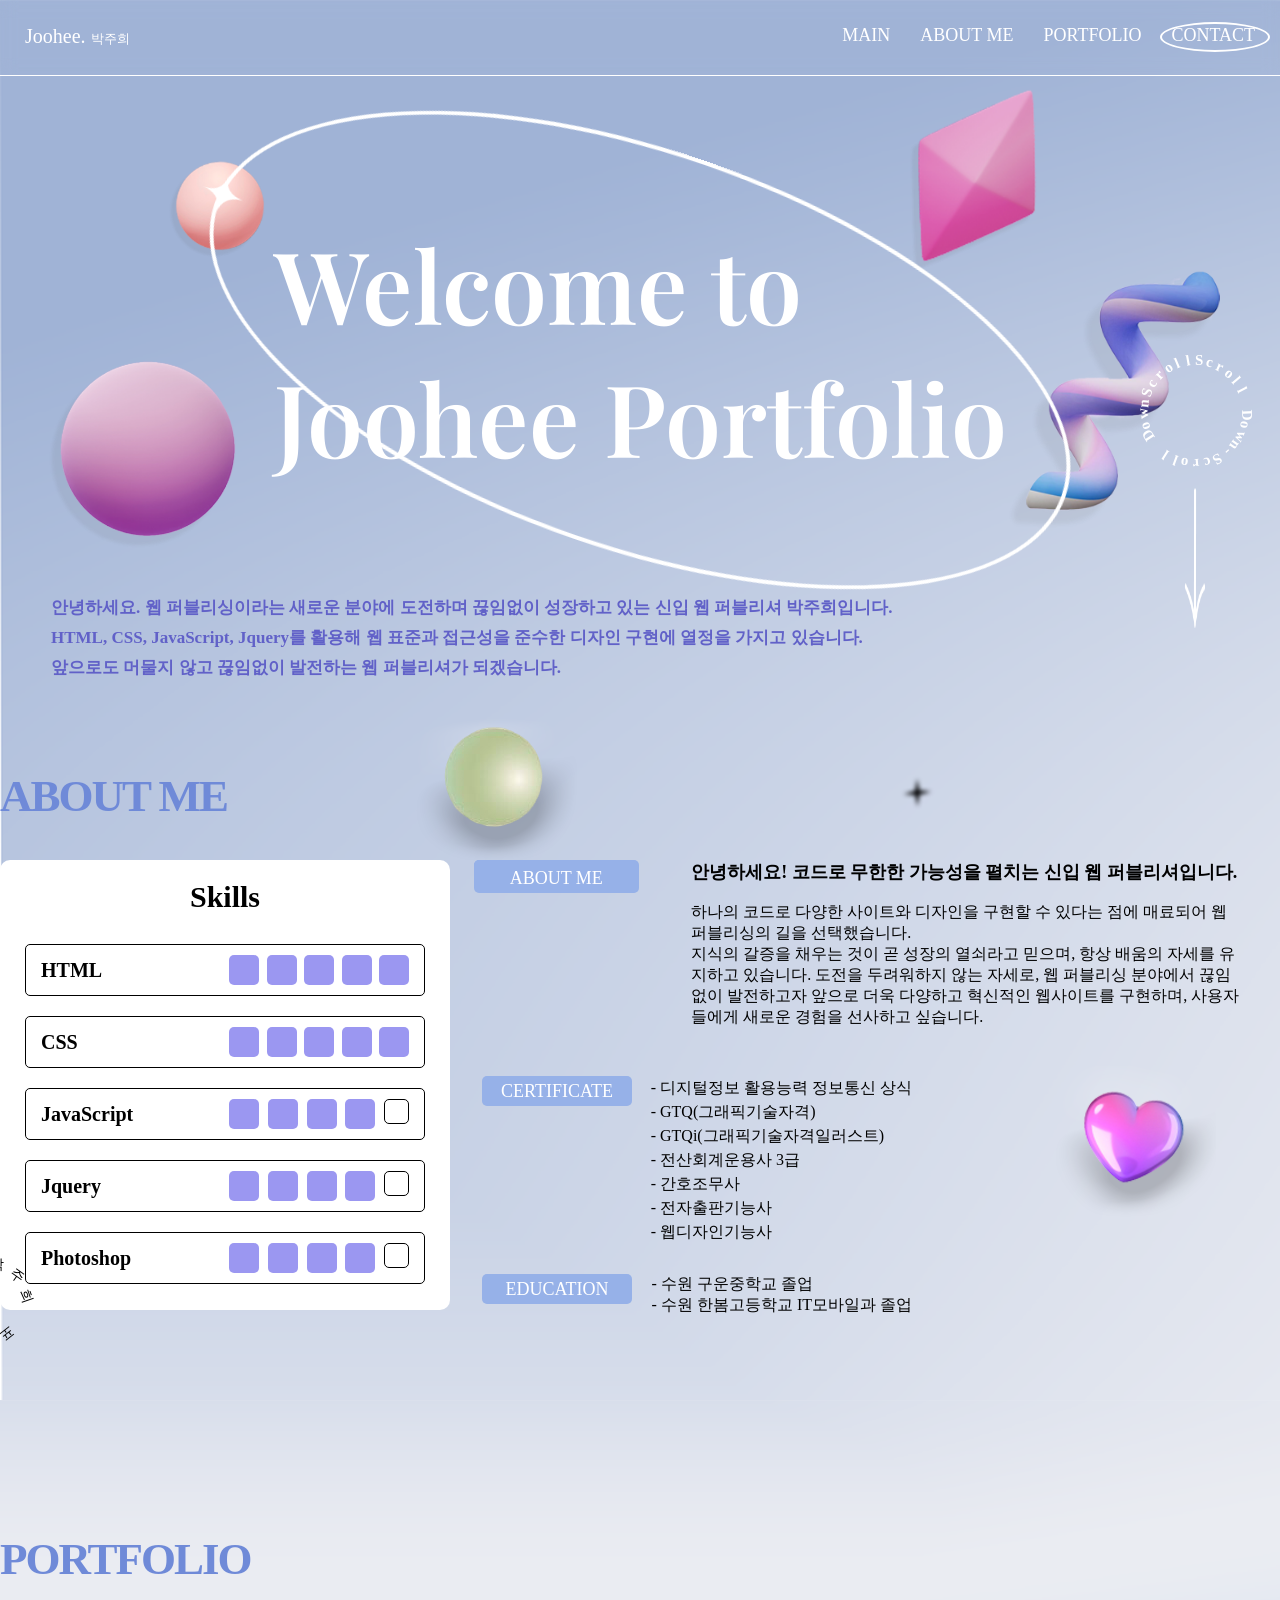
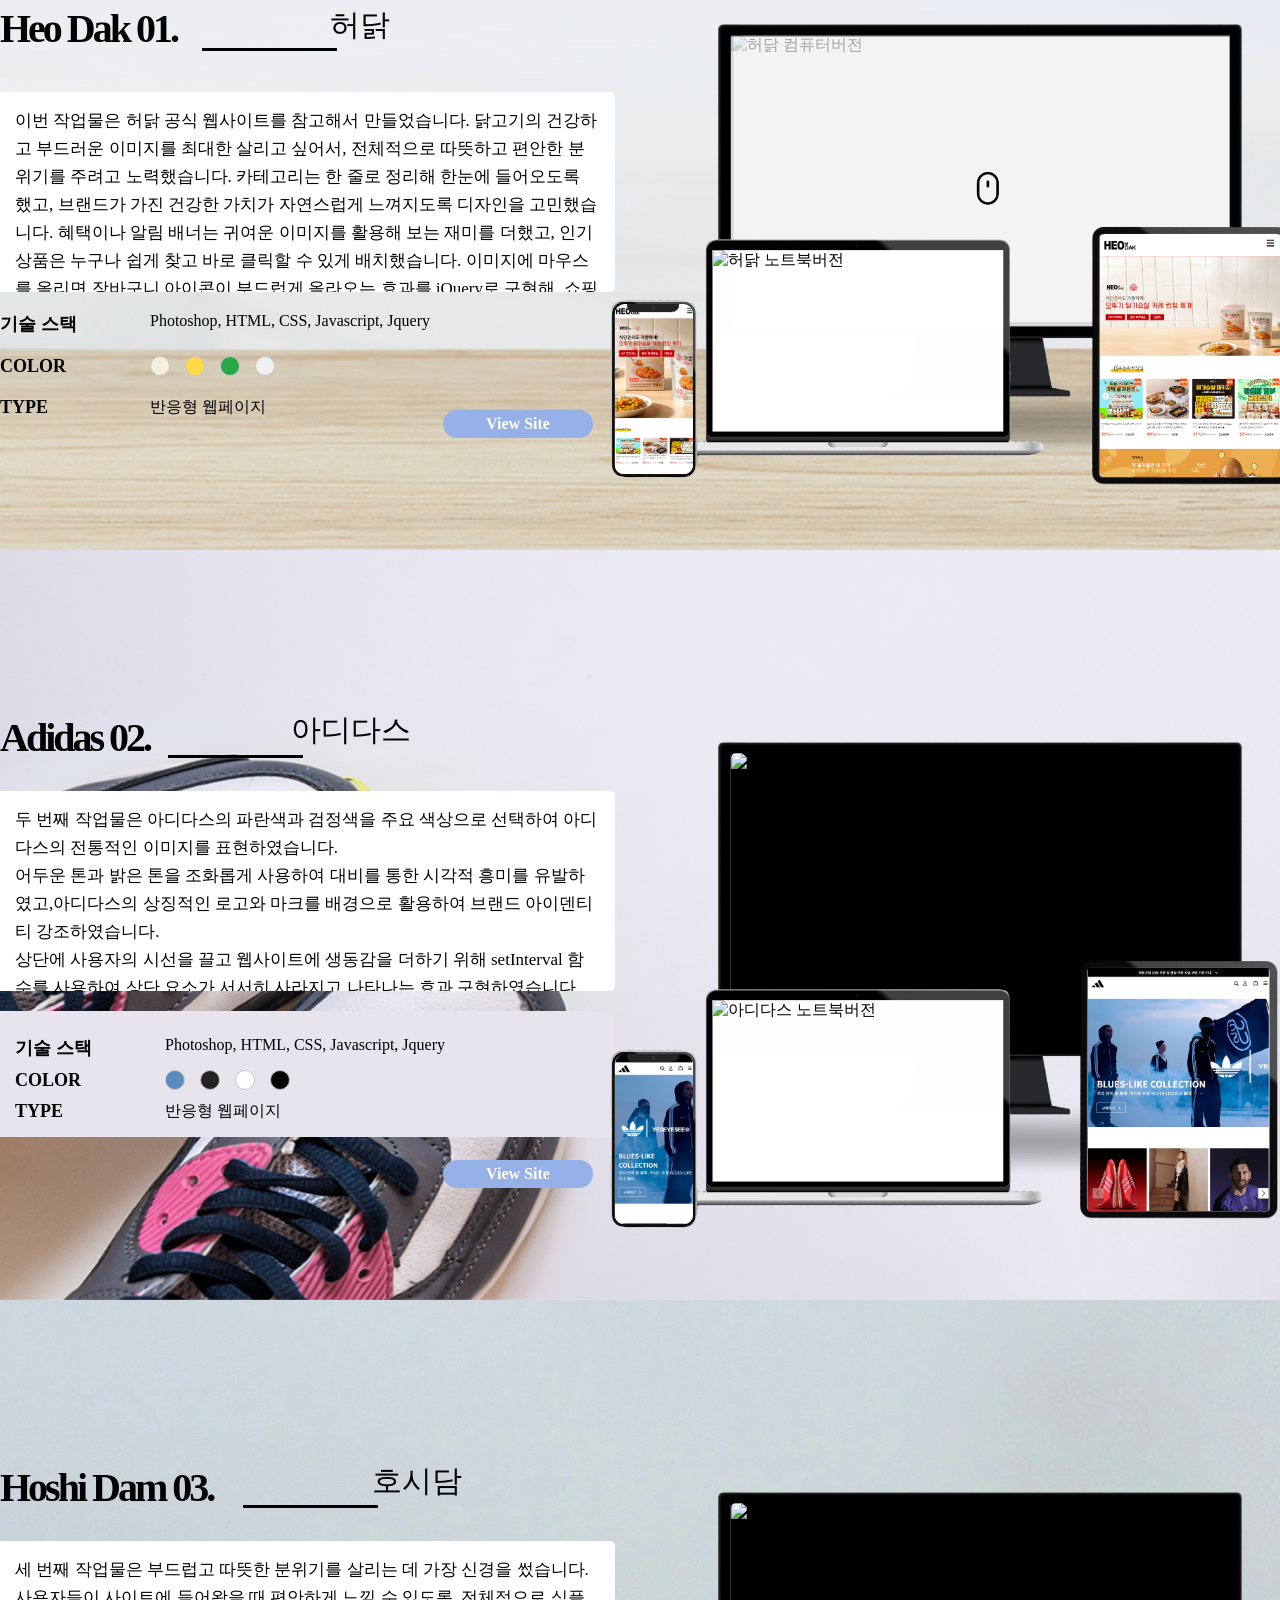
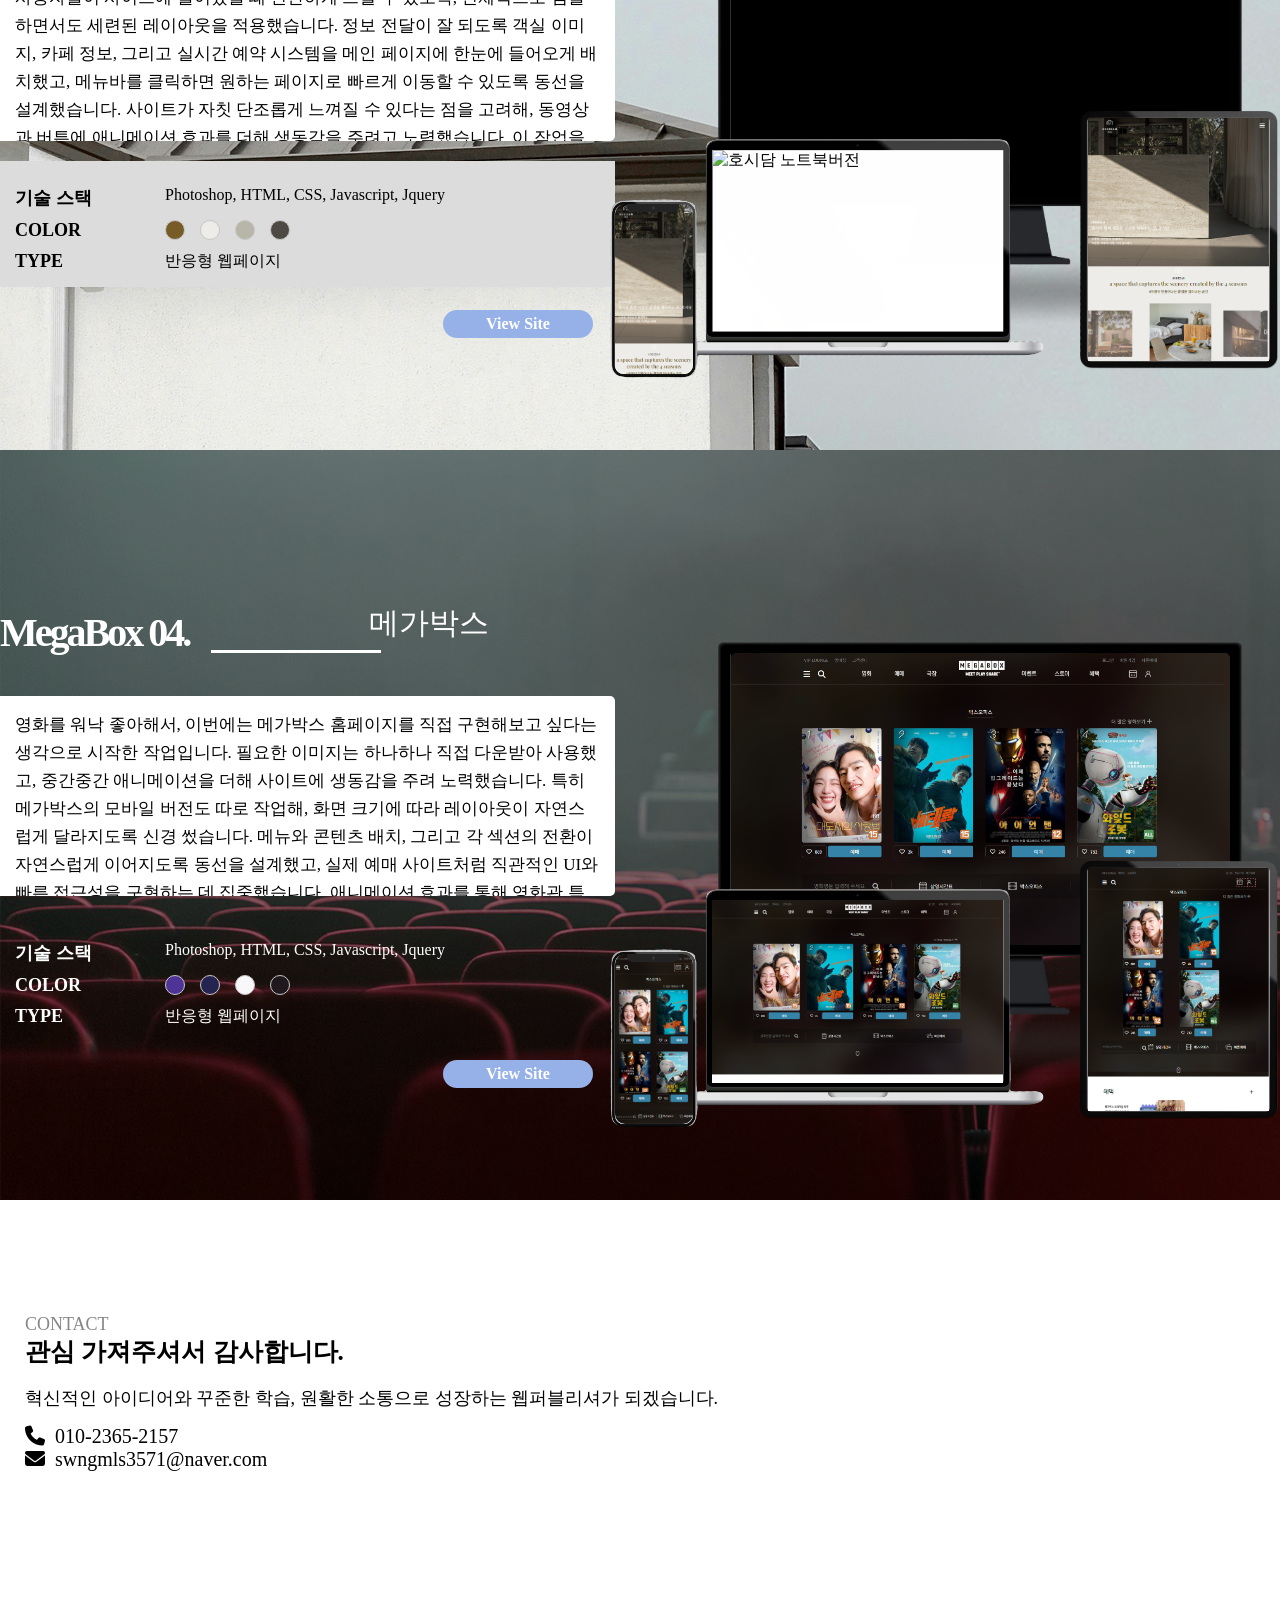
==== commit 51ef82f2: "호시담 링크 수정" ====
--- a/poplhome.html
+++ b/poplhome.html
@@ -4,34 +4,25 @@
     <meta charset="UTF-8">
     <meta name="viewport" content="width=device-width, initial-scale=1.0">
     <link rel="stylesheet" href="https://cdn.jsdelivr.net/npm/fullpage.js/dist/fullpage.min.css">
-    <!-- 폰트어썸 -->
     <link rel="stylesheet" href="https://cdnjs.cloudflare.com/ajax/libs/font-awesome/6.6.0/css/all.min.css" integrity="sha512-Kc323vGBEqzTmouAECnVceyQqyqdsSiqLQISBL29aUW4U/M7pSPA/gEUZQqv1cwx4OnYxTxve5UMg5GT6L4JJg==" crossorigin="anonymous" referrerpolicy="no-referrer" />
-
-    <!-- 구글폰트 -->
     <link rel="preconnect" href="https://fonts.googleapis.com">
     <link rel="preconnect" href="https://fonts.gstatic.com" crossorigin>
     <link href="https://fonts.googleapis.com/css2?family=Playfair+Display:ital,wght@0,400..900;1,400..900&display=swap" rel="stylesheet">
-
     <link rel="preconnect" href="https://fonts.googleapis.com">
     <link rel="preconnect" href="https://fonts.gstatic.com" crossorigin>
     <link href="https://fonts.googleapis.com/css2?family=Gothic+A1:wght@100;200;300;400;500;600;700;800;900&display=swap" rel="stylesheet">
-
     <link rel="preconnect" href="https://fonts.googleapis.com">
     <link rel="preconnect" href="https://fonts.gstatic.com" crossorigin>
     <link href="https://fonts.googleapis.com/css2?family=Nanum+Gothic:wght@400;700;800&display=swap" rel="stylesheet">
-
     <link rel="preconnect" href="https://fonts.googleapis.com">
     <link rel="preconnect" href="https://fonts.gstatic.com" crossorigin>
     <link href="https://fonts.googleapis.com/css2?family=Montserrat:ital,wght@0,100..900;1,100..900&display=swap" rel="stylesheet">
-
     <link rel="preconnect" href="https://fonts.googleapis.com">
     <link rel="preconnect" href="https://fonts.gstatic.com" crossorigin>
     <link href="https://fonts.googleapis.com/css2?family=IBM+Plex+Sans+KR&family=Roboto+Condensed:ital,wght@0,100..900;1,100..900&display=swap" rel="stylesheet">
-
     <link rel="preconnect" href="https://fonts.googleapis.com">
     <link rel="preconnect" href="https://fonts.gstatic.com" crossorigin>
     <link href="https://fonts.googleapis.com/css2?family=Gothic+A1&family=IBM+Plex+Sans+KR&family=Roboto+Condensed:ital,wght@0,100..900;1,100..900&display=swap" rel="stylesheet">
-    
     <link href="https://unpkg.com/aos@2.3.1/dist/aos.css" rel="stylesheet">
     <link rel="stylesheet" href="./css/home.css">
     <title>자기소개홈페이지</title>
@@ -40,10 +31,6 @@
     <script src="https://unpkg.com/aos@2.3.1/dist/aos.js"></script>
     <script src="https://cdn.jsdelivr.net/npm/fullpage.js/dist/fullpage.min.js"></script>
     <script src="./js/jquery-3.7.1.min.js"></script>
-
-
-
-
 
     <div id="wrap">
         <nav>
@@ -109,38 +96,20 @@
                             <div class="se2-font1">
                                 <div class="h1box"><p>CERTIFICATE</p></div>
                                 <ol>
-                                    <li>
-                                        디지털정보 활용능력 정보통신 상식
-                                    </li>
-                                    <li>
-                                        GTQ(그래픽기술자격)
-                                    </li>
-                                    <li>
-                                        GTQi(그래픽기술자격일러스트)
-                                    </li>
-                                    <li>
-                                        전산회계운용사 3급
-                                    </li>
-                                    <li>
-                                        간호조무사
-                                    </li>
-                                    <li>
-                                        전자출판기능사
-                                    </li>
-                                    <li>
-                                        웹디자인기능사
-                                    </li>
+                                    <li>디지털정보 활용능력 정보통신 상식</li>
+                                    <li>GTQ(그래픽기술자격)</li>
+                                    <li>GTQi(그래픽기술자격일러스트)</li>
+                                    <li>전산회계운용사 3급</li>
+                                    <li>간호조무사</li>
+                                    <li>전자출판기능사</li>
+                                    <li>웹디자인기능사</li>
                                 </ol>
                             </div>
                             <div class="se2-font1-1">
                                 <div class="h1box"><p>EDUCATION</p></div>
                                 <ol>
-                                    <li>
-                                        수원 구운중학교 졸업
-                                    </li>
-                                    <li>
-                                        수원 한봄고등학교 IT모바일과 졸업
-                                    </li>
+                                    <li>수원 구운중학교 졸업</li>
+                                    <li>수원 한봄고등학교 IT모바일과 졸업</li>
                                 </ol>
                             </div>
                         </div>
@@ -158,57 +127,36 @@
                                 </p>
                             </div>
                         </div>
-                        
                         <div class="skills">
                             <h1>Skills</h1>
                             <div class="html-skills">
                                 <p>HTML</p>
                                 <div class="ht-sk">
-                                    <div></div>
-                                    <div></div>
-                                    <div></div>
-                                    <div></div>
-                                    <div></div>
+                                    <div></div><div></div><div></div><div></div><div></div>
                                 </div>
                             </div>
                             <div class="html-skills">
                                 <p>CSS</p>
                                 <div class="ht-sk">
-                                    <div></div>
-                                    <div></div>
-                                    <div></div>
-                                    <div></div>
-                                    <div></div>
+                                    <div></div><div></div><div></div><div></div><div></div>
                                 </div>
                             </div>
                             <div class="html-skills">
                                 <p>JavaScript</p>
                                 <div class="ht-sk">
-                                    <div></div>
-                                    <div></div>
-                                    <div></div>
-                                    <div></div>
-                                    <div class="skbox"></div>
+                                    <div></div><div></div><div></div><div></div><div class="skbox"></div>
                                 </div>
                             </div>
                             <div class="html-skills">
                                 <p>Jquery</p>
                                 <div class="ht-sk">
-                                    <div></div>
-                                    <div></div>
-                                    <div></div>
-                                    <div></div>
-                                    <div class="skbox"></div>
+                                    <div></div><div></div><div></div><div></div><div class="skbox"></div>
                                 </div>
                             </div>
                             <div class="html-skills">
                                 <p>Photoshop</p>
                                 <div class="ht-sk">
-                                    <div></div>
-                                    <div></div>
-                                    <div></div>
-                                    <div></div>
-                                    <div class="skbox"></div>
+                                    <div></div><div></div><div></div><div></div><div class="skbox"></div>
                                 </div>
                             </div>
                         </div>
@@ -226,7 +174,6 @@
                 <div class="popl1_bg">
                     <div class="poplbg">
                         <div class="view_font">
-                        
                             <h1>PORTFOLIO</h1>
                             <div class="title">
                                 <h1>Heo Dak 01.</h1><div class="boxline"></div><p>허닭</p>
@@ -261,7 +208,7 @@
                                     <p>반응형 웹페이지</p>
                                 </div>
                             </div>
-                            <a href="http://swngmls1227.dothome.co.kr/popl11/popl22.html" target="_blank">View Site</a>
+                            <a href="./popl22.html" target="_blank">View Site</a>
                         </div> 
                         <div class="view">
                             <img src="./img/free-icon-mouse-8005565.png" alt="마우스" class="hoverbtn">
@@ -321,7 +268,8 @@
                                     <p>반응형 웹페이지</p>
                                 </div>
                             </div>
-                            <a href="http://swngmls1227.dothome.co.kr/popl22/popl33.html" target="_blank">View Site</a>
+                            <!-- ✅ 수정된 링크 -->
+                            <a href="./popl33.html" target="_blank">View Site</a>
                         </div> 
                         <div class="view2">
                             <div class="viewimg2-1">
@@ -384,7 +332,7 @@
                                     <p>반응형 웹페이지</p>
                                 </div>
                             </div>
-                            <a href="http://swngmls1227.dothome.co.kr/popl33/index.html" target="_blank">View Site</a>
+                            <a href="./index.html" target="_blank">View Site</a>
                         </div> 
                         <div class="view2">
                             <div class="viewimg2-1">
@@ -448,7 +396,7 @@
                                     <p>반응형 웹페이지</p>
                                 </div>
                             </div>
-                            <a href="http://swngmls1227.dothome.co.kr/popl44/popl44.html" target="_blank">View Site</a>
+                            <a href="./popl44.html" target="_blank">View Site</a>
                         </div> 
                         <div class="view2">
                             <div class="viewimg2-1">
@@ -476,7 +424,6 @@
                         </div> 
                     </div>
                 </div>
-    
             </section>
         </div>
         <footer>
@@ -484,8 +431,7 @@
                 <div class="footer-font">
                     <p class="footer-font-p">CONTACT</p>
                     <h2>관심 가져주셔서 감사합니다. </h2><br>
-                    <p>혁신적인 아이디어와 꾸준한 학습, 원활한 소통으로 성장하는 웹퍼블리셔가 되겠습니다.
-                    </p>
+                    <p>혁신적인 아이디어와 꾸준한 학습, 원활한 소통으로 성장하는 웹퍼블리셔가 되겠습니다.</p>
                 </div>
                 <div class="imgbox-font">
                     <i class="fa-solid fa-phone"></i><a href="tel:010-2365-2157">010-2365-2157</a><br>
@@ -495,19 +441,13 @@
         </footer>
         <a id="top_btn">TOP</a>
     </div>
-    
 
     <script>
-
-
-
-        // top 클리시 위로 올라옴
         $(window).scroll(function(){
             if( $(this).scrollTop() > 100 ) {
                 $('#top_btn').css('opacity','1');
                 $('#top_btn').addClass('on');
-            }
-            else {
+            } else {
                 $('#top_btn').css('opacity','0');
                 $('#top_btn').removeClass('on');
             }
@@ -516,12 +456,9 @@
             window.scrollTo({top : 0, behavior: 'smooth'});
         })
 
-        // Scroll Down 원형
         const text = document.querySelector('.text');
         text.innerHTML = text.innerText.split('').map((char, i) => `<span style="transform:rotate(${i * 12.5}deg)">${char}</span>`).join('');
 
-        
-        // 스크롤할 때 원형이 움직임
         $(window).scroll(function(){
             var offset = $(window).scrollTop();
             offset = offset * 0.4;
@@ -531,7 +468,6 @@
                 "-o-transform" : "rotate("+ offset + "deg)",
                 "-ms-transform" : "rotate("+ offset + "deg)",
                 "transform" : "rotate("+ offset + "deg)",
-
             });
         });
 
@@ -541,29 +477,22 @@
         $('.viewimg1>div').mouseleave(function(){
             $('.hoverbtn').css('display','block');
         })
-        
-
-
-        // 자기소개 보러가기 원형
+
         const text2 = document.querySelector('.go2 p');
         text2.innerHTML = text2.innerText.split('').map((char, i) => `<span style="transform:rotate(${i * 35.5}deg)">${char}</span>`).join('');
 
-        
-        // 화면스크롤할 때 메뉴바 색
         $(window).scroll(function(){
             var window20 = $(this).scrollTop();
             if((window20 >= 580 && window20 <= 3500)){
                 $('.top').css('color','#000000');
                 $('.ago').css('border','2px solid #000000');
                 $('.top>p').css('color','#000000');
-            }else {
+            } else {
                 $('.top').css('color','#ffffff');
                 $('.ago').css('border','2px solid #ffffff');
                 $('.top>p').css('color','#ffffff');
             }
         })
-
-
     </script>
 
     <script>
@@ -573,9 +502,7 @@
         $('.ulli>a').mouseleave(function(){
             $('.ago').css('animation','none');
         })
-        
         AOS.init();
-
     </script>
 </body>
 </html>
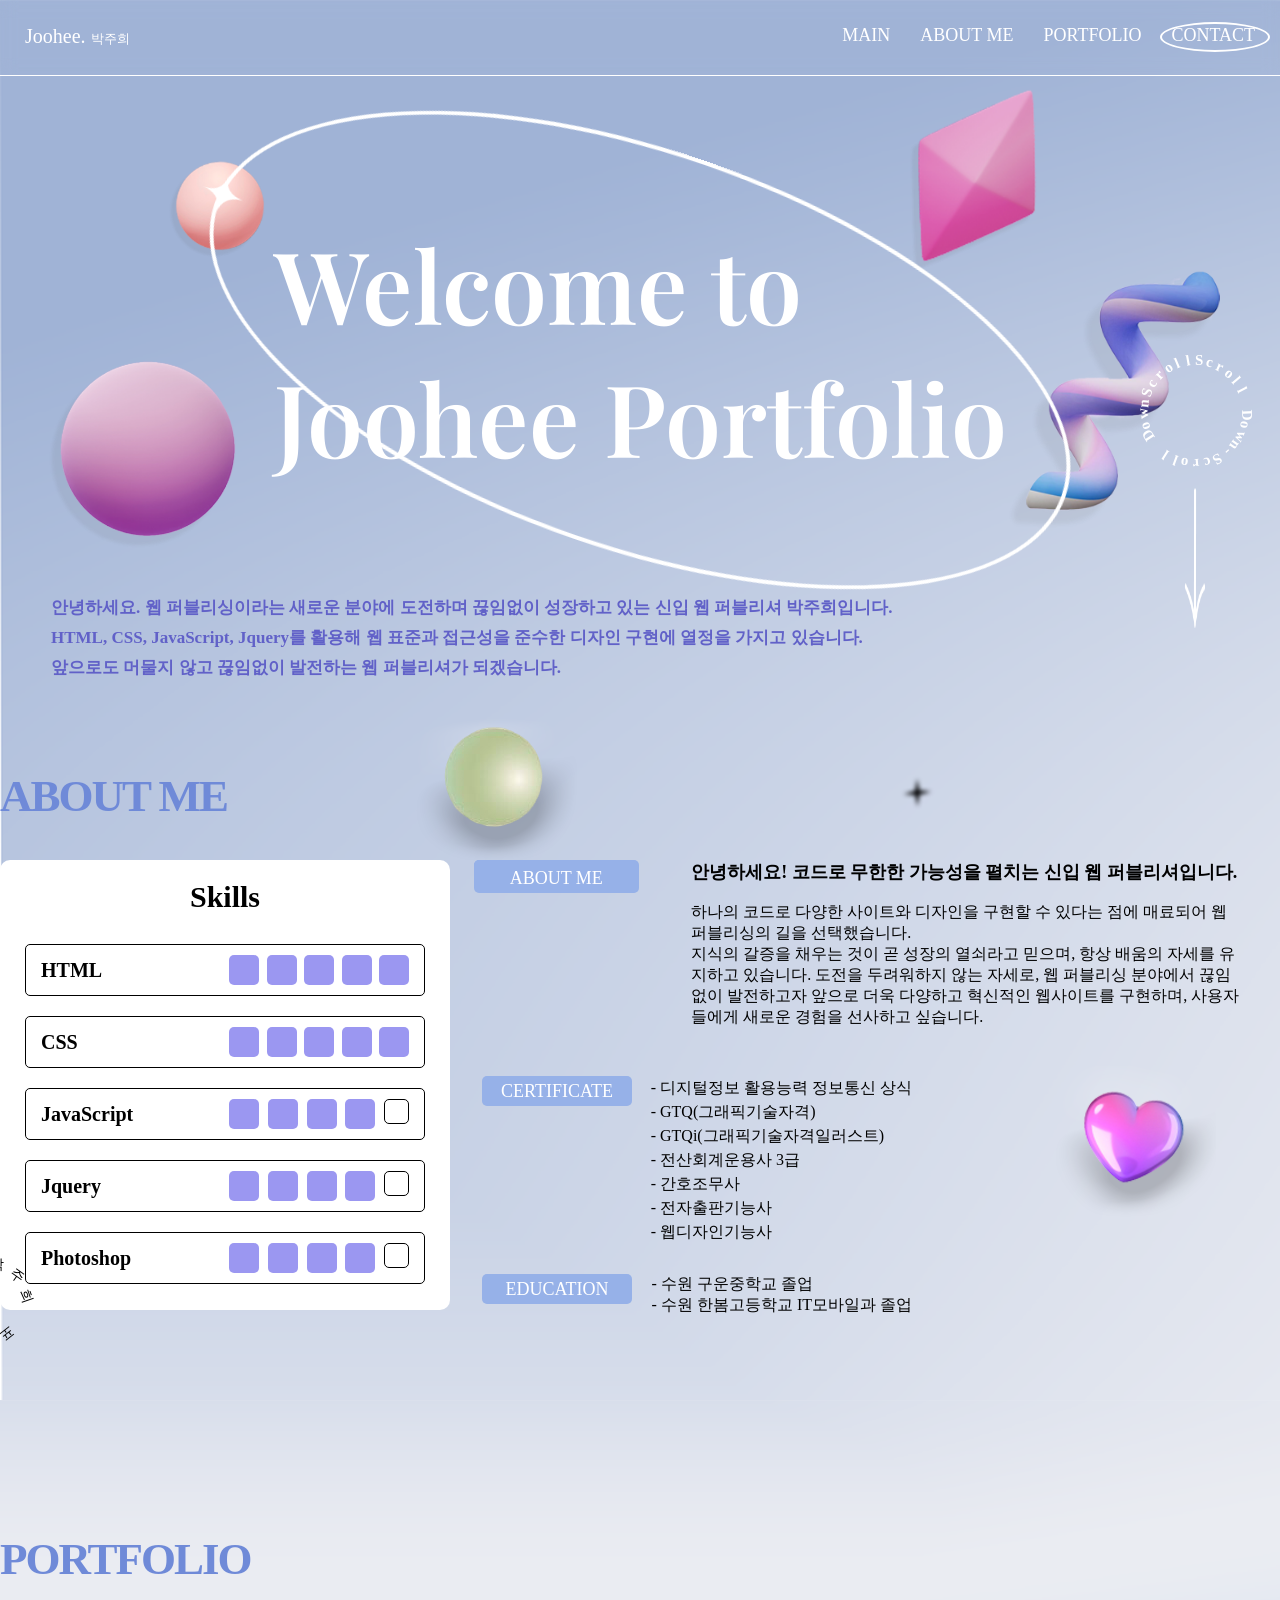
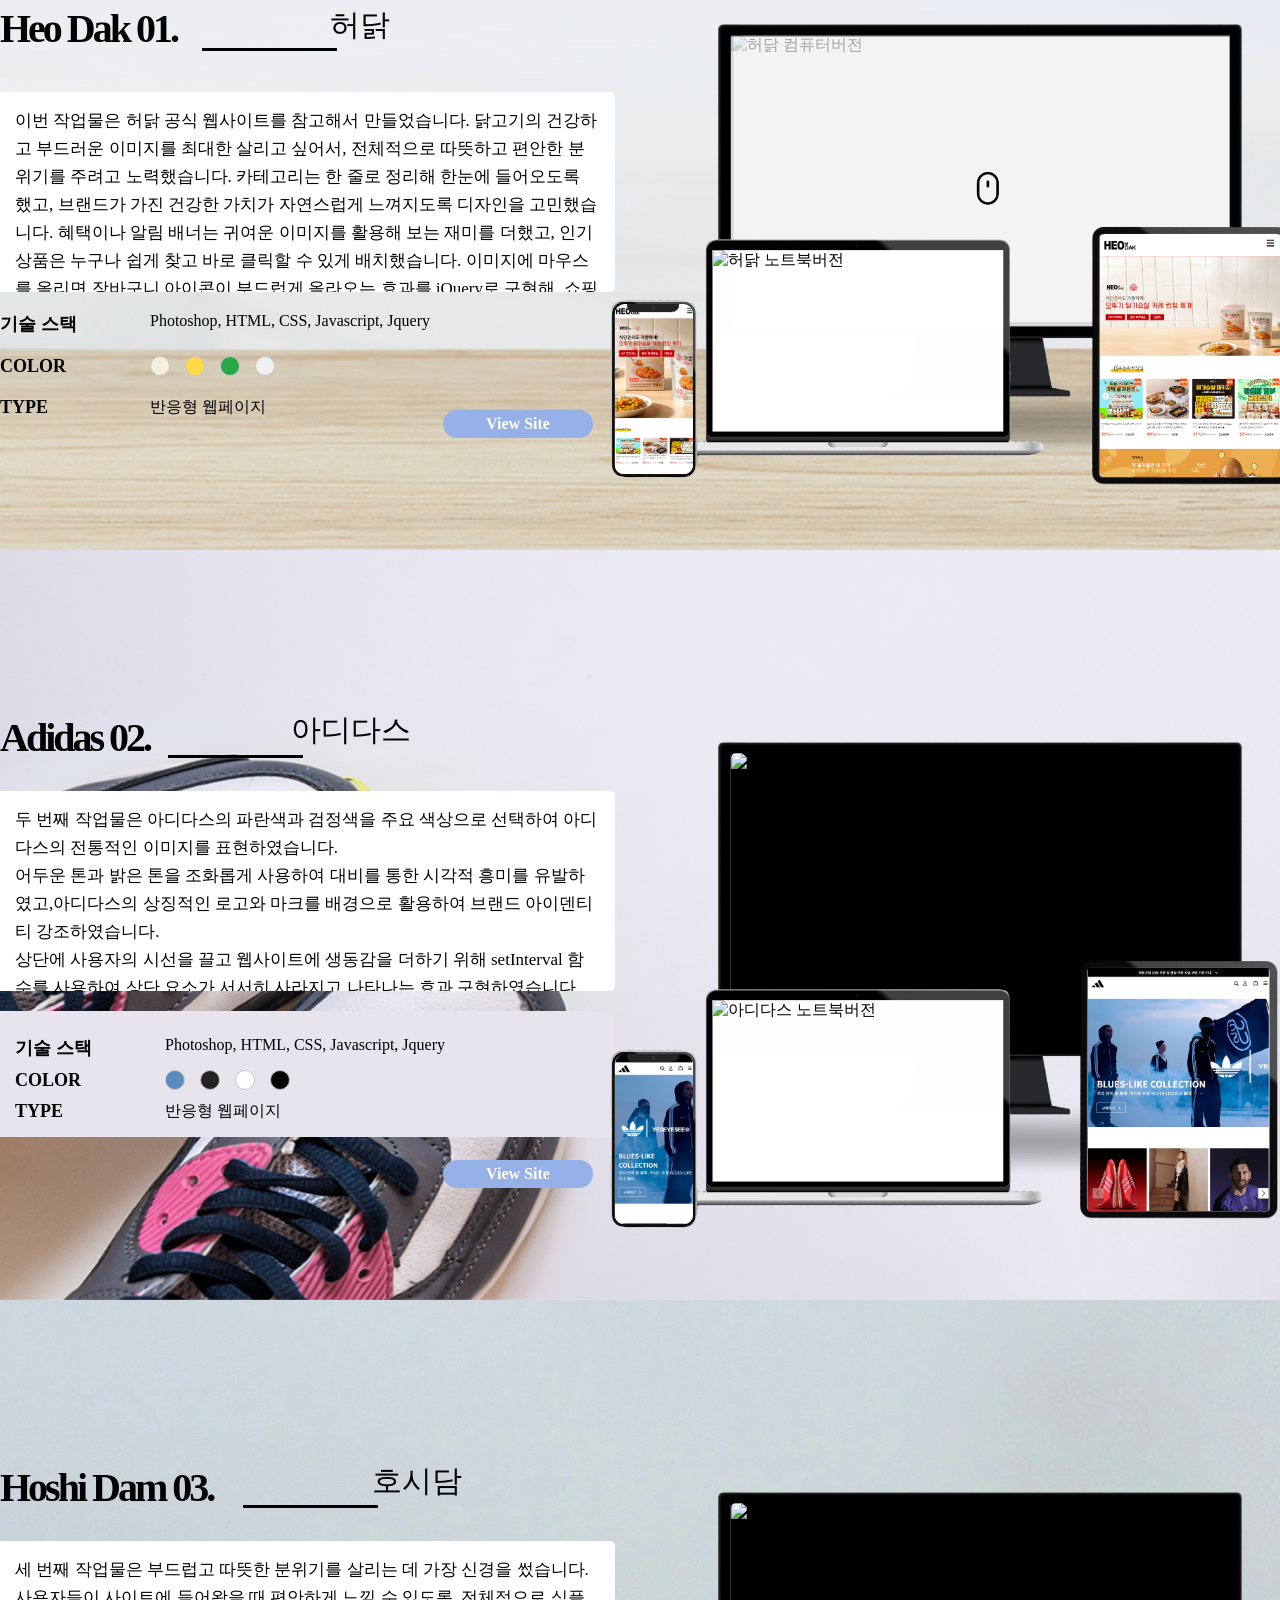
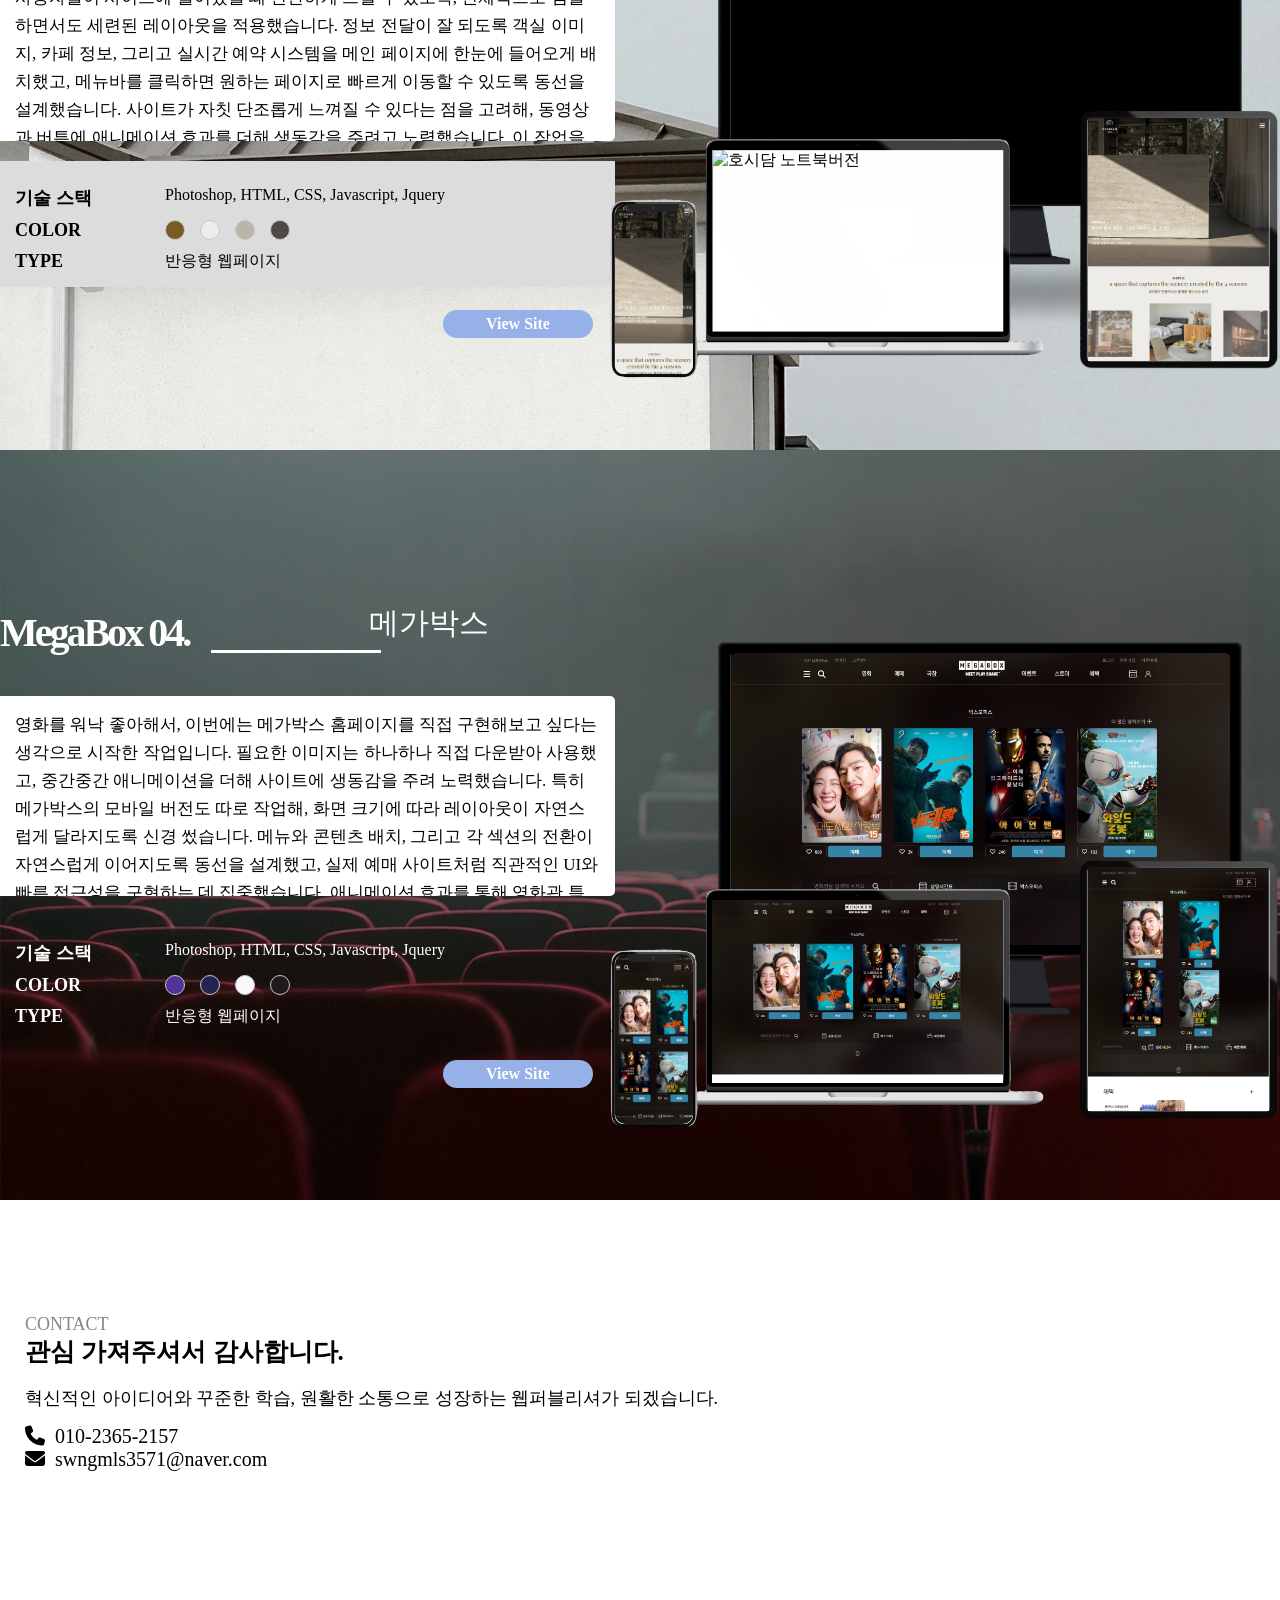
==== commit 4a683a1f: "폴더 이름 정리" ====
--- a/poplhome.html
+++ b/poplhome.html
@@ -208,7 +208,7 @@
                                     <p>반응형 웹페이지</p>
                                 </div>
                             </div>
-                            <a href="./popl22.html" target="_blank">View Site</a>
+                            <a href="./hurdak.html" target="_blank">View Site</a>
                         </div> 
                         <div class="view">
                             <img src="./img/free-icon-mouse-8005565.png" alt="마우스" class="hoverbtn">
@@ -269,7 +269,7 @@
                                 </div>
                             </div>
                             <!-- ✅ 수정된 링크 -->
-                            <a href="./popl33.html" target="_blank">View Site</a>
+                            <a href="./adidas.html" target="_blank">View Site</a>
                         </div> 
                         <div class="view2">
                             <div class="viewimg2-1">
@@ -332,7 +332,7 @@
                                     <p>반응형 웹페이지</p>
                                 </div>
                             </div>
-                            <a href="./index.html" target="_blank">View Site</a>
+                            <a href="./hoshidam.html" target="_blank">View Site</a>
                         </div> 
                         <div class="view2">
                             <div class="viewimg2-1">
@@ -396,7 +396,7 @@
                                     <p>반응형 웹페이지</p>
                                 </div>
                             </div>
-                            <a href="./popl44.html" target="_blank">View Site</a>
+                            <a href="./megabox.html" target="_blank">View Site</a>
                         </div> 
                         <div class="view2">
                             <div class="viewimg2-1">
